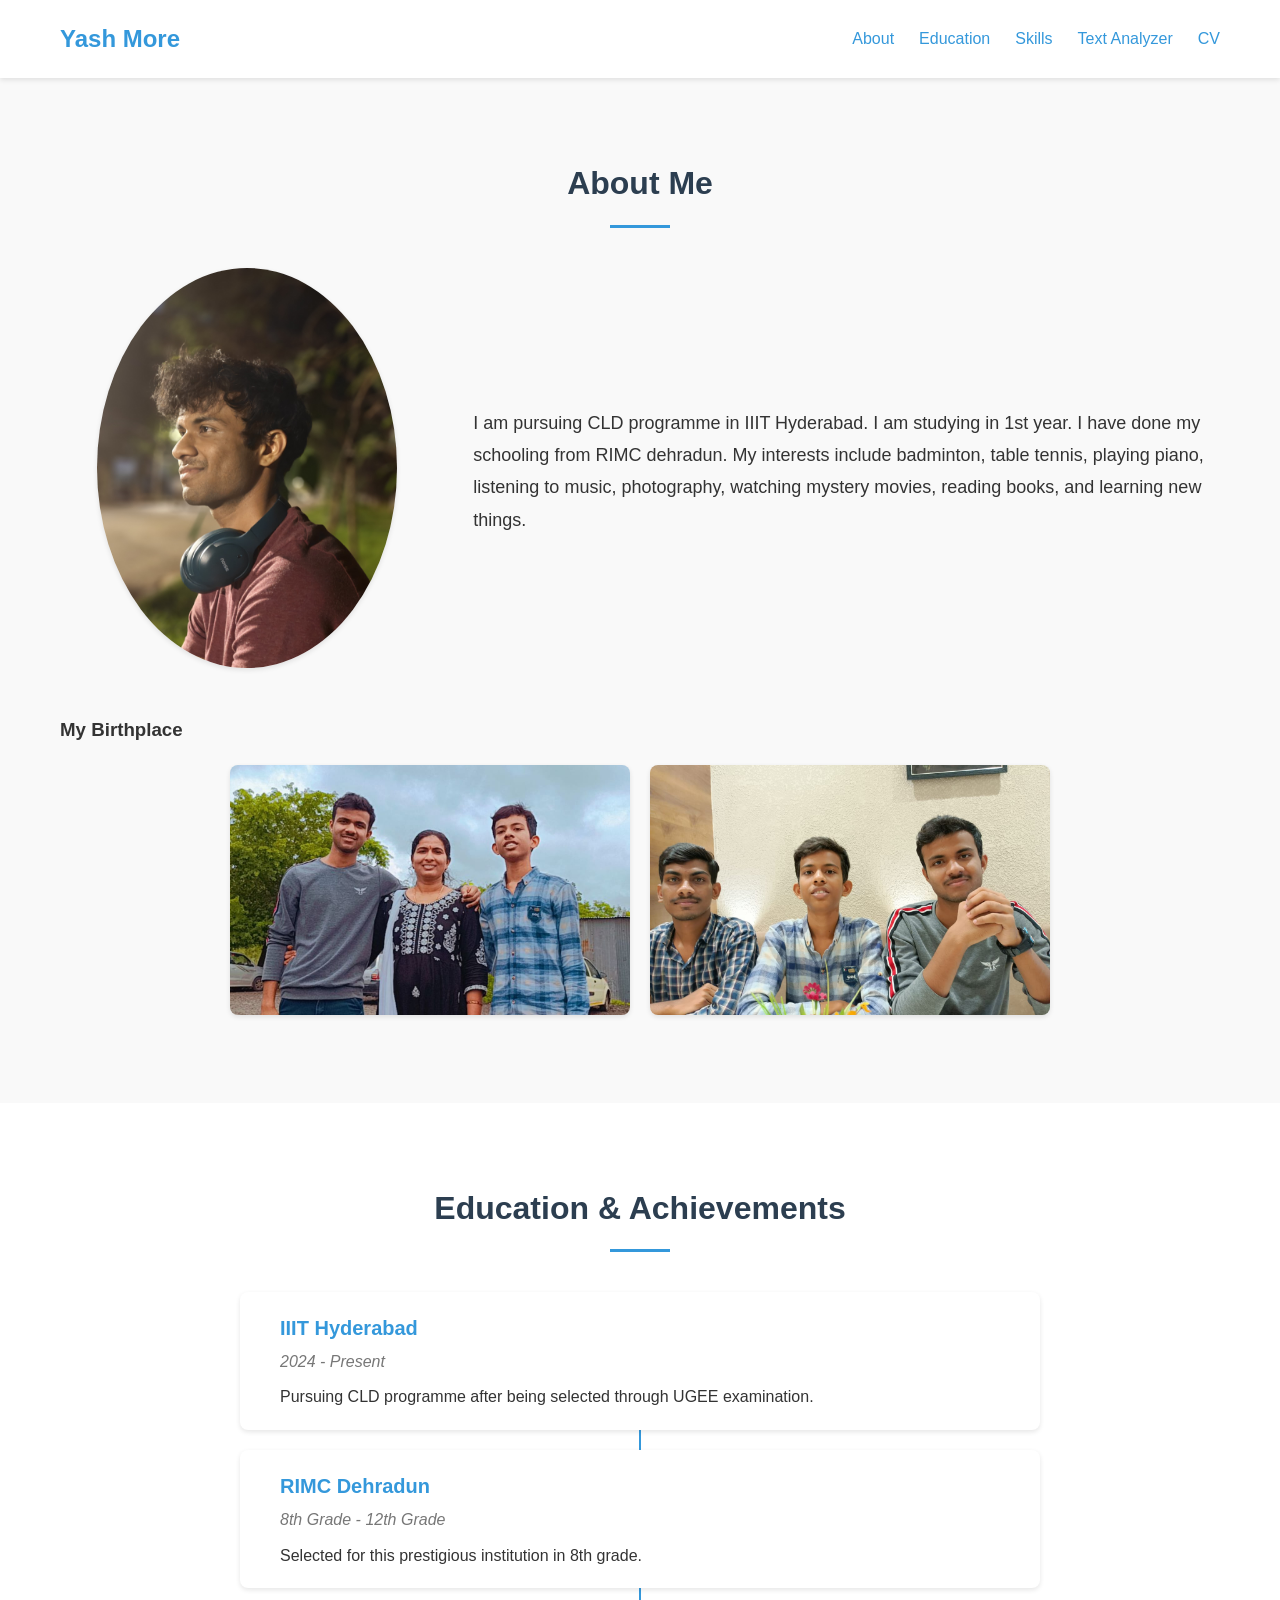
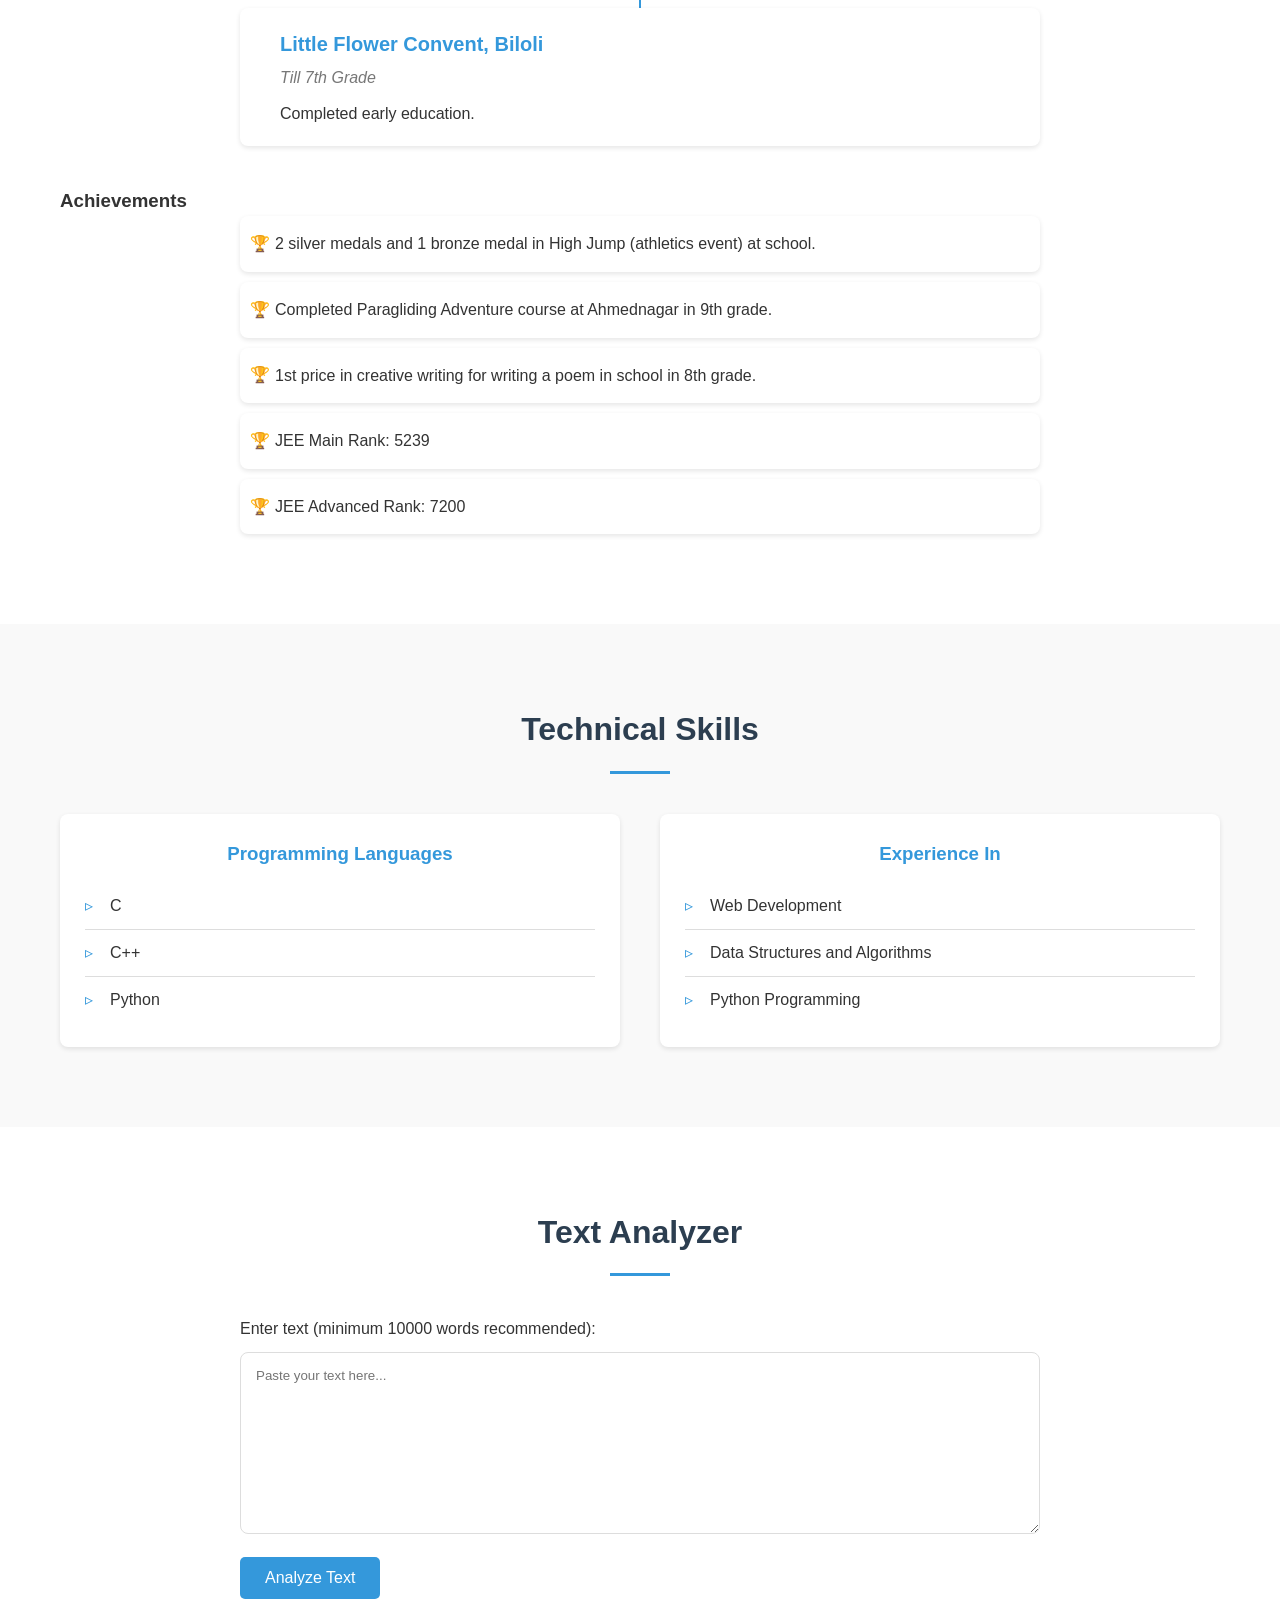
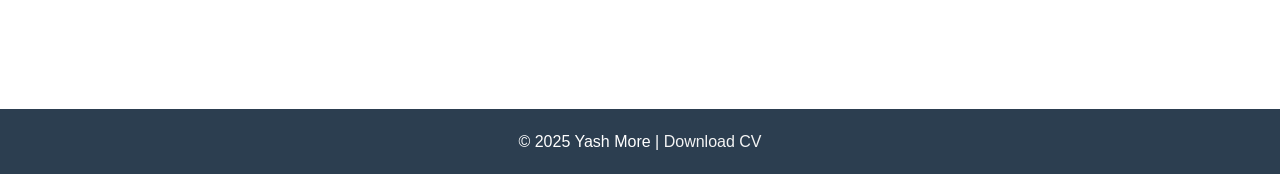
==== index.html @ caab80fa "initial" ====
<!DOCTYPE html>
<html lang="en">
<head>
    <meta charset="UTF-8">
    <meta name="viewport" content="width=device-width, initial-scale=1.0">
    <title>Yash More - Personal Website</title>
    <link rel="stylesheet" href="styles.css">
</head>
<body>
    <header>
        <nav>
            <div class="container">
                <h1>Yash More</h1>
                <ul class="nav-links">
                    <li><a href="#about">About</a></li>
                    <li><a href="#education">Education</a></li>
                    <li><a href="#skills">Skills</a></li>
                    <li><a href="#text-analyzer">Text Analyzer</a></li>
                    <li><a href="cv/Resume.pdf" target="_blank">CV</a></li>
                </ul>
            </div>
        </nav>
    </header>

    <main>
        <!-- About Section -->
        <section id="about" class="section">
            <div class="container">
                <h2>About Me</h2>
                <div class="about-content">
                    <div class="profile-image">
                        <img src="images/profile.jpeg" alt="Yash More Profile Picture">
                    </div>
                    <div class="about-text">
                        <p>I am pursuing CLD programme in IIIT Hyderabad. I am studying in 1st year. I have done my schooling from RIMC dehradun. My interests include badminton, table tennis, playing piano, listening to music, photography, watching mystery movies, reading books, and learning new things.</p>
                    </div>
                </div>

                <h3>My Birthplace</h3>
                <div class="gallery">
                    <div class="gallery-item">
                        <img src="images/birth1.jpeg" alt="Birthplace Image 1">
                    </div>
                    <div class="gallery-item">
                        <img src="images/birth2.jpeg" alt="Birthplace Image 2">
                    </div>
                </div>
            </div>
        </section>

        <!-- Education Section -->
        <section id="education" class="section">
            <div class="container">
                <h2>Education & Achievements</h2>
                <div class="timeline">
                    <div class="timeline-item">
                        <h3>IIIT Hyderabad</h3>
                        <p class="timeline-date">2024 - Present</p>
                        <p>Pursuing CLD programme after being selected through UGEE examination.</p>
                    </div>
                    <div class="timeline-item">
                        <h3>RIMC Dehradun</h3>
                        <p class="timeline-date">8th Grade - 12th Grade</p>
                        <p>Selected for this prestigious institution in 8th grade.</p>
                    </div>
                    <div class="timeline-item">
                        <h3>Little Flower Convent, Biloli</h3>
                        <p class="timeline-date">Till 7th Grade</p>
                        <p>Completed early education.</p>
                    </div>
                </div>

                <h3>Achievements</h3>
                <ul class="achievements-list">
                    <li>2 silver medals and 1 bronze medal in High Jump (athletics event) at school.</li>
                    <li>Completed Paragliding Adventure course at Ahmednagar in 9th grade.</li>
                    <li>1st price in creative writing for writing a poem in school in 8th grade.</li>
                    <li>JEE Main Rank: 5239</li>
                    <li>JEE Advanced Rank: 7200</li>
                </ul>
            </div>
        </section>

        <!-- Skills Section -->
        <section id="skills" class="section">
            <div class="container">
                <h2>Technical Skills</h2>
                <div class="skills-container">
                    <div class="skill-category">
                        <h3>Programming Languages</h3>
                        <ul class="skills-list">
                            <li>C</li>
                            <li>C++</li>
                            <li>Python</li>
                        </ul>
                    </div>
                    <div class="skill-category">
                        <h3>Experience In</h3>
                        <ul class="skills-list">
                            <li>Web Development</li>
                            <li>Data Structures and Algorithms</li>
                            <li>Python Programming</li>
                        </ul>
                    </div>
                </div>
            </div>
        </section>

        <!-- Text Analyzer Section (Q3) -->
        <section id="text-analyzer" class="section">
            <div class="container">
                <h2>Text Analyzer</h2>
                <div class="text-analyzer-container">
                    <div class="input-container">
                        <label for="text-input">Enter text (minimum 10000 words recommended):</label>
                        <textarea id="text-input" rows="10" placeholder="Paste your text here..."></textarea>
                        <button id="analyze-btn">Analyze Text</button>
                    </div>
                    <div class="results-container">
                        <h3>Analysis Results</h3>
                        <div class="result-card">
                            <h4>Basic Statistics</h4>
                            <div id="basic-stats"></div>
                        </div>
                        <div class="result-card">
                            <h4>Pronouns</h4>
                            <div id="pronoun-stats"></div>
                        </div>
                        <div class="result-card">
                            <h4>Prepositions</h4>
                            <div id="preposition-stats"></div>
                        </div>
                        <div class="result-card">
                            <h4>Indefinite Articles</h4>
                            <div id="article-stats"></div>
                        </div>
                    </div>
                </div>
            </div>
        </section>
    </main>

    <footer>
        <div class="container">
            <p>&copy; 2025 Yash More | <a href="cv/Resume.pdf" target="_blank">Download CV</a></p>
        </div>
    </footer>

    <script src="script.js"></script>
</body>
</html>
---- styles.css ----
/* Base Styles */
:root {
    --primary-color: #3498db;
    --secondary-color: #2c3e50;
    --text-color: #333;
    --light-color: #f4f4f4;
    --border-color: #ddd;
    --shadow: 0 2px 5px rgba(0, 0, 0, 0.1);
    --transition: all 0.3s ease;
}

* {
    margin: 0;
    padding: 0;
    box-sizing: border-box;
}

body {
    font-family: 'Segoe UI', Tahoma, Geneva, Verdana, sans-serif;
    line-height: 1.6;
    color: var(--text-color);
    background-color: #f9f9f9;
}

.container {
    max-width: 1200px;
    margin: 0 auto;
    padding: 0 20px;
}

a {
    text-decoration: none;
    color: var(--primary-color);
    transition: var(--transition);
}

a:hover {
    color: var(--secondary-color);
}

/* Header Styles */
header {
    background-color: white;
    box-shadow: var(--shadow);
    position: sticky;
    top: 0;
    z-index: 100;
}

nav {
    padding: 20px 0;
}

nav .container {
    display: flex;
    justify-content: space-between;
    align-items: center;
}

nav h1 {
    font-size: 24px;
    color: var(--primary-color);
}

.nav-links {
    display: flex;
    list-style: none;
}

.nav-links li {
    margin-left: 25px;
}

.nav-links a {
    font-weight: 500;
}

/* Section Styles */
.section {
    padding: 80px 0;
}

.section:nth-child(even) {
    background-color: white;
}

.section h2 {
    text-align: center;
    margin-bottom: 40px;
    color: var(--secondary-color);
    font-size: 32px;
    position: relative;
}

.section h2:after {
    content: '';
    display: block;
    width: 60px;
    height: 3px;
    background: var(--primary-color);
    margin: 15px auto;
}

/* About Section */
.about-content {
    display: flex;
    align-items: center;
    gap: 40px;
    margin-bottom: 40px;
}

.profile-image {
    flex: 1;
    text-align: center;
}

.profile-image img {
    max-width: 300px;
    border-radius: 50%;
    box-shadow: var(--shadow);
}

.about-text {
    flex: 2;
}

.about-text p {
    font-size: 18px;
    line-height: 1.8;
}

/* Gallery */
.gallery {
    display: flex;
    justify-content: center;
    gap: 20px;
    margin-top: 20px;
}

.gallery-item {
    flex: 1;
    max-width: 400px;
}

.gallery-item img {
    width: 100%;
    height: 250px;
    object-fit: cover;
    border-radius: 8px;
    box-shadow: var(--shadow);
    transition: var(--transition);
}

.gallery-item img:hover {
    transform: scale(1.03);
}

/* Education Section */
.timeline {
    position: relative;
    max-width: 800px;
    margin: 0 auto 40px;
}

.timeline:before {
    content: '';
    position: absolute;
    width: 2px;
    background: var(--primary-color);
    top: 0;
    bottom: 0;
    left: 50%;
    margin-left: -1px;
}

.timeline-item {
    padding: 20px 40px;
    position: relative;
    background-color: white;
    border-radius: 8px;
    margin-bottom: 20px;
    box-shadow: var(--shadow);
}

.timeline-item h3 {
    font-size: 20px;
    margin-bottom: 5px;
    color: var(--primary-color);
}

.timeline-date {
    color: #777;
    font-style: italic;
    margin-bottom: 10px;
}

/* Achievements List */
.achievements-list {
    max-width: 800px;
    margin: 0 auto;
    list-style-type: none;
}

.achievements-list li {
    background-color: white;
    margin-bottom: 10px;
    padding: 15px;
    border-radius: 8px;
    box-shadow: var(--shadow);
    position: relative;
    padding-left: 35px;
}

.achievements-list li:before {
    content: '🏆';
    position: absolute;
    left: 10px;
    top: 50%;
    transform: translateY(-50%);
}

/* Skills Section */
.skills-container {
    display: flex;
    justify-content: center;
    gap: 40px;
    flex-wrap: wrap;
}

.skill-category {
    background-color: white;
    border-radius: 8px;
    box-shadow: var(--shadow);
    padding: 25px;
    flex: 1;
    min-width: 250px;
}

.skill-category h3 {
    color: var(--primary-color);
    margin-bottom: 15px;
    text-align: center;
}

.skills-list {
    list-style-type: none;
}

.skills-list li {
    padding: 10px 0;
    border-bottom: 1px solid var(--border-color);
    position: relative;
    padding-left: 25px;
}

.skills-list li:last-child {
    border-bottom: none;
}

.skills-list li:before {
    content: '▹';
    color: var(--primary-color);
    position: absolute;
    left: 0;
}

/* Text Analyzer Section */
.text-analyzer-container {
    max-width: 800px;
    margin: 0 auto;
}

.input-container {
    margin-bottom: 30px;
}

.input-container label {
    display: block;
    margin-bottom: 10px;
    font-weight: 500;
}

textarea {
    width: 100%;
    padding: 15px;
    border: 1px solid var(--border-color);
    border-radius: 8px;
    resize: vertical;
    font-family: inherit;
}

button {
    background-color: var(--primary-color);
    color: white;
    border: none;
    padding: 12px 25px;
    border-radius: 5px;
    cursor: pointer;
    font-size: 16px;
    margin-top: 15px;
    transition: var(--transition);
}

button:hover {
    background-color: var(--secondary-color);
}

.results-container {
    background-color: white;
    border-radius: 8px;
    box-shadow: var(--shadow);
    padding: 25px;
    display: none;
}

.results-container h3 {
    margin-bottom: 20px;
    text-align: center;
}

.result-card {
    background-color: #f9f9f9;
    border-radius: 8px;
    padding: 15px;
    margin-bottom: 20px;
}

.result-card h4 {
    margin-bottom: 10px;
    color: var(--primary-color);
}

/* Footer */
footer {
    background-color: var(--secondary-color);
    color: white;
    padding: 20px 0;
    text-align: center;
}

footer a {
    color: var(--light-color);
}

footer a:hover {
    text-decoration: underline;
}

/* Responsive Styles */
@media (max-width: 768px) {
    .about-content {
        flex-direction: column;
    }
    
    .timeline:before {
        left: 31px;
    }
    
    .timeline-item {
        padding: 15px 15px 15px 60px;
    }
    
    .skills-container {
        flex-direction: column;
    }
}
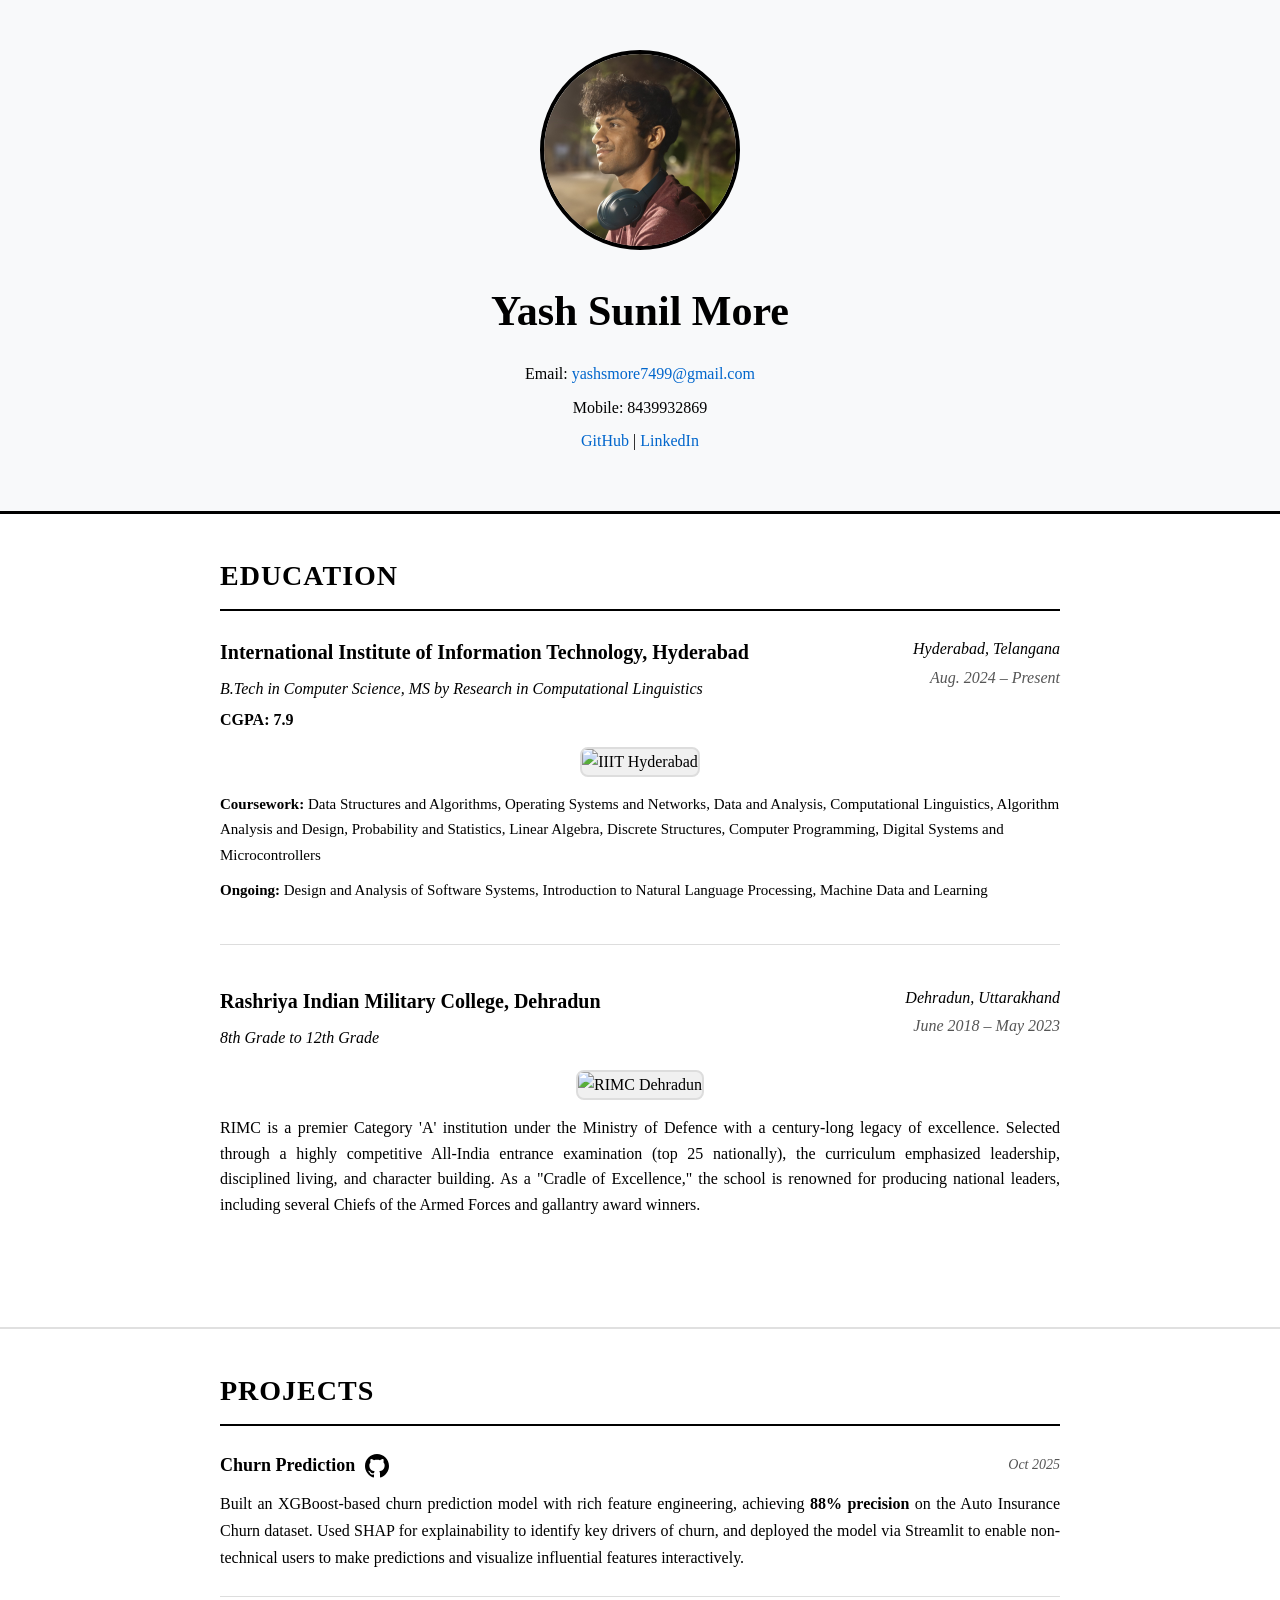
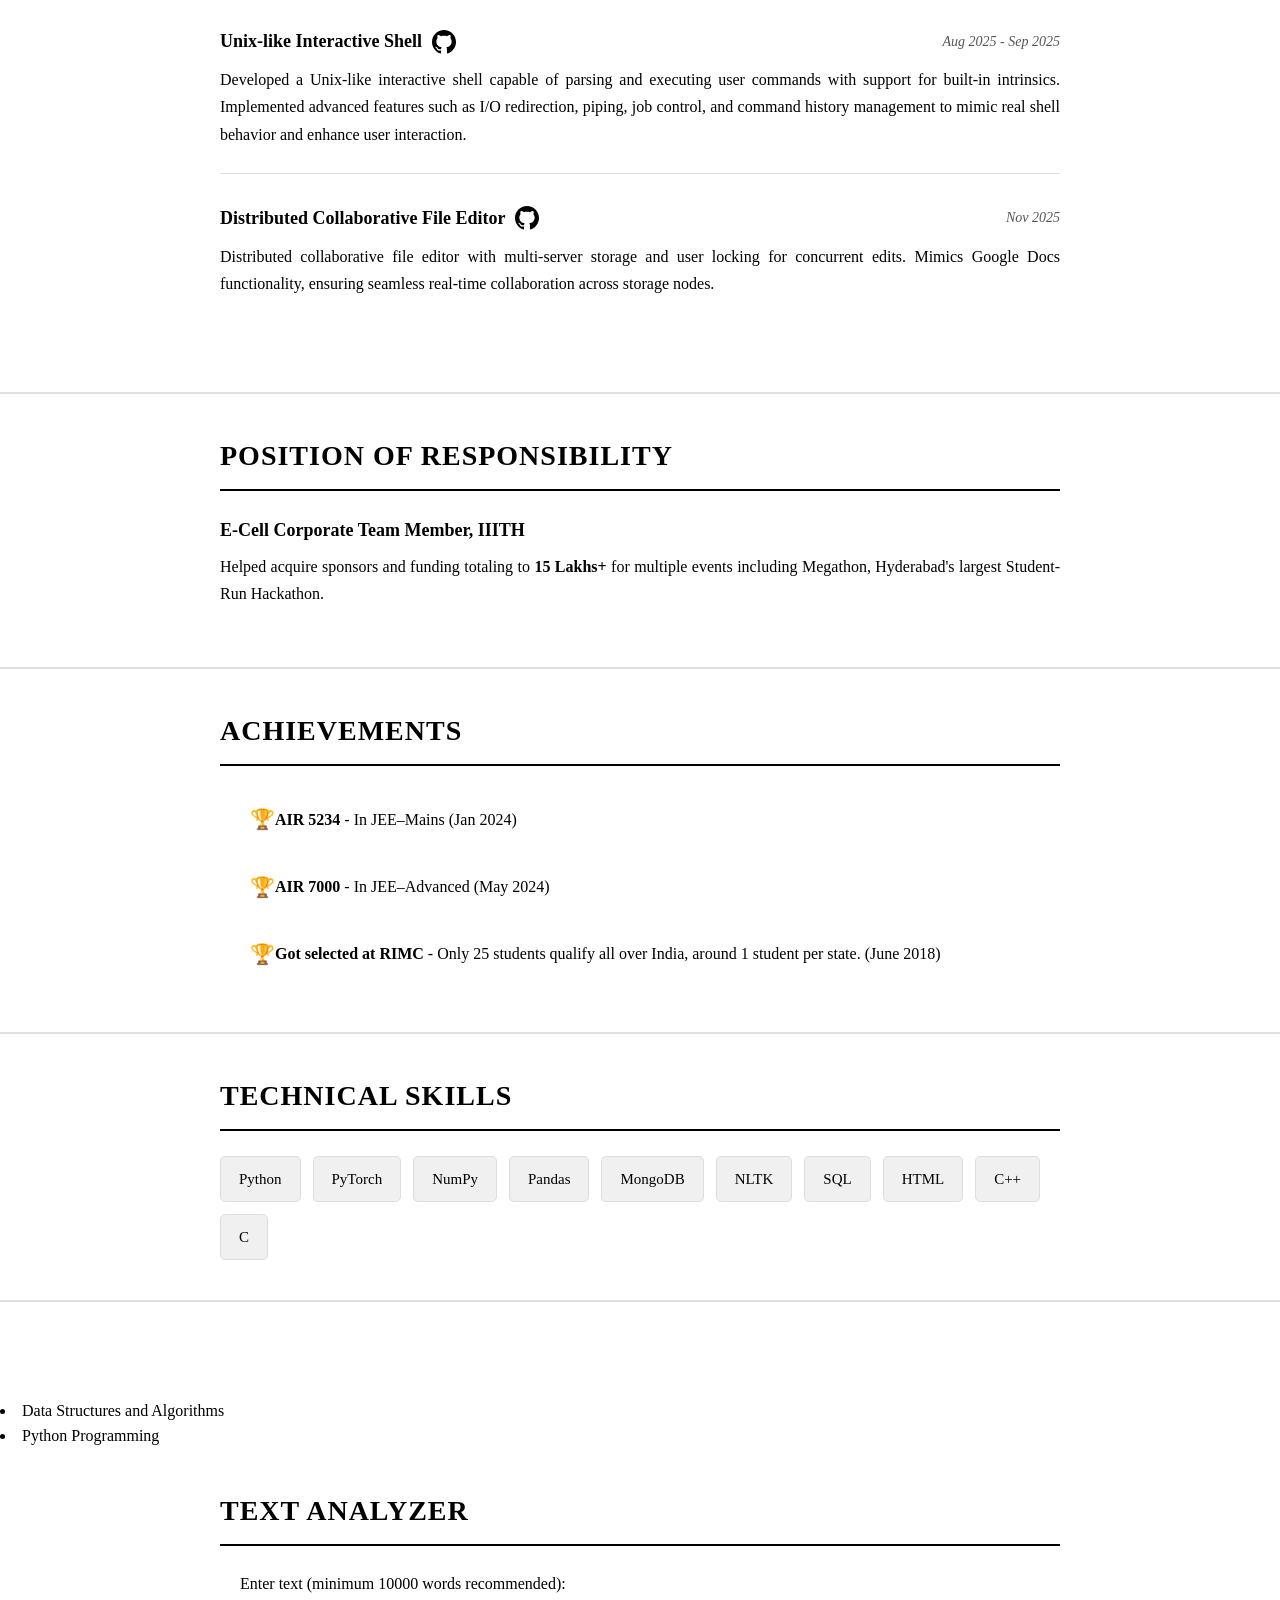
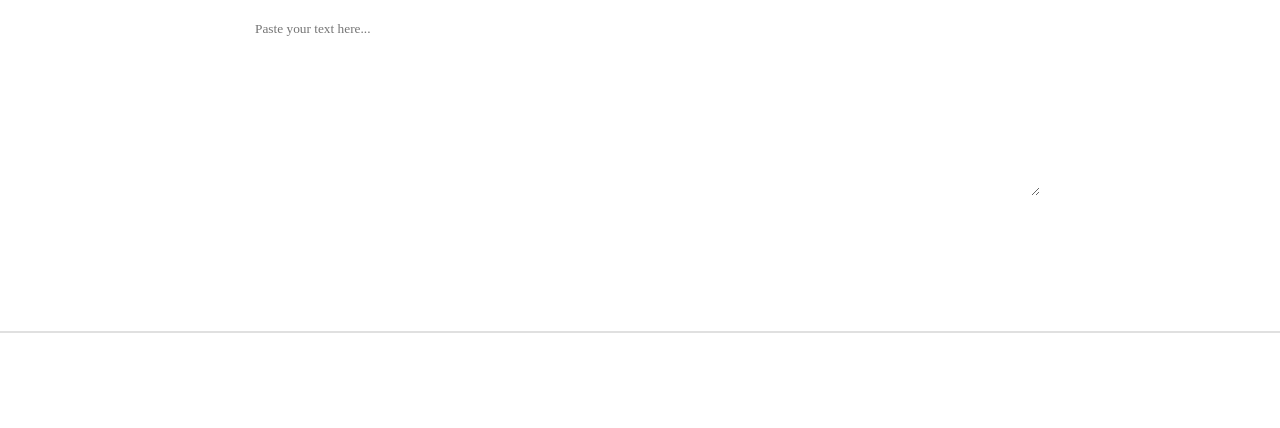
==== commit 80965863: "rebuild" ====
--- a/index.html
+++ b/index.html
@@ -3,101 +3,172 @@
 <head>
     <meta charset="UTF-8">
     <meta name="viewport" content="width=device-width, initial-scale=1.0">
-    <title>Yash More - Personal Website</title>
+    <title>Yash Sunil More - Resume</title>
     <link rel="stylesheet" href="styles.css">
 </head>
 <body>
-    <header>
-        <nav>
-            <div class="container">
-                <h1>Yash More</h1>
-                <ul class="nav-links">
-                    <li><a href="#about">About</a></li>
-                    <li><a href="#education">Education</a></li>
-                    <li><a href="#skills">Skills</a></li>
-                    <li><a href="#text-analyzer">Text Analyzer</a></li>
-                    <li><a href="cv/Resume.pdf" target="_blank">CV</a></li>
-                </ul>
-            </div>
-        </nav>
-    </header>
-
-    <main>
-        <!-- About Section -->
-        <section id="about" class="section">
-            <div class="container">
-                <h2>About Me</h2>
-                <div class="about-content">
-                    <div class="profile-image">
-                        <img src="images/profile.jpeg" alt="Yash More Profile Picture">
-                    </div>
-                    <div class="about-text">
-                        <p>I am pursuing CLD programme in IIIT Hyderabad. I am studying in 1st year. I have done my schooling from RIMC dehradun. My interests include badminton, table tennis, playing piano, listening to music, photography, watching mystery movies, reading books, and learning new things.</p>
-                    </div>
-                </div>
-
-                <h3>My Birthplace</h3>
-                <div class="gallery">
-                    <div class="gallery-item">
-                        <img src="images/birth1.jpeg" alt="Birthplace Image 1">
-                    </div>
-                    <div class="gallery-item">
-                        <img src="images/birth2.jpeg" alt="Birthplace Image 2">
-                    </div>
-                </div>
-            </div>
-        </section>
-
-        <!-- Education Section -->
-        <section id="education" class="section">
-            <div class="container">
-                <h2>Education & Achievements</h2>
-                <div class="timeline">
-                    <div class="timeline-item">
-                        <h3>IIIT Hyderabad</h3>
-                        <p class="timeline-date">2024 - Present</p>
-                        <p>Pursuing CLD programme after being selected through UGEE examination.</p>
-                    </div>
-                    <div class="timeline-item">
-                        <h3>RIMC Dehradun</h3>
-                        <p class="timeline-date">8th Grade - 12th Grade</p>
-                        <p>Selected for this prestigious institution in 8th grade.</p>
-                    </div>
-                    <div class="timeline-item">
-                        <h3>Little Flower Convent, Biloli</h3>
-                        <p class="timeline-date">Till 7th Grade</p>
-                        <p>Completed early education.</p>
-                    </div>
-                </div>
-
-                <h3>Achievements</h3>
-                <ul class="achievements-list">
-                    <li>2 silver medals and 1 bronze medal in High Jump (athletics event) at school.</li>
-                    <li>Completed Paragliding Adventure course at Ahmednagar in 9th grade.</li>
-                    <li>1st price in creative writing for writing a poem in school in 8th grade.</li>
-                    <li>JEE Main Rank: 5239</li>
-                    <li>JEE Advanced Rank: 7200</li>
-                </ul>
-            </div>
-        </section>
-
-        <!-- Skills Section -->
-        <section id="skills" class="section">
-            <div class="container">
-                <h2>Technical Skills</h2>
-                <div class="skills-container">
-                    <div class="skill-category">
-                        <h3>Programming Languages</h3>
-                        <ul class="skills-list">
-                            <li>C</li>
-                            <li>C++</li>
-                            <li>Python</li>
-                        </ul>
-                    </div>
-                    <div class="skill-category">
-                        <h3>Experience In</h3>
-                        <ul class="skills-list">
-                            <li>Web Development</li>
+    <!-- Profile Section -->
+    <section id="profile" class="profile-section">
+        <div class="container">
+            <div class="profile-image">
+                <img src="images/profile.jpeg" alt="Yash Sunil More" id="profile-pic">
+            </div>
+            <h1>Yash Sunil More</h1>
+            <div class="contact-info">
+                <p>Email: <a href="mailto:yashsmore7499@gmail.com">yashsmore7499@gmail.com</a></p>
+                <p>Mobile: 8439932869</p>
+                <p>
+                    <a href="https://github.com/Yash-More1224" target="_blank">GitHub</a> | 
+                    <a href="https://www.linkedin.com/in/yash-more-066459258/" target="_blank">LinkedIn</a>
+                </p>
+            </div>
+        </div>
+    </section>
+
+    <!-- Education Section -->
+    <section id="education" class="section">
+        <div class="container">
+            <h2>Education</h2>
+            
+            <div class="education-item">
+                <div class="education-header">
+                    <div class="education-left">
+                        <h3>International Institute of Information Technology, Hyderabad</h3>
+                        <p class="degree">B.Tech in Computer Science, MS by Research in Computational Linguistics</p>
+                        <p class="cgpa"><strong>CGPA: 7.9</strong></p>
+                    </div>
+                    <div class="education-right">
+                        <p class="location">Hyderabad, Telangana</p>
+                        <p class="date">Aug. 2024 – Present</p>
+                    </div>
+                </div>
+                <div class="education-image-placeholder">
+                    <img src="images/iiith-placeholder.jpg" alt="IIIT Hyderabad" class="institution-image">
+                </div>
+                <div class="coursework">
+                    <p><strong>Coursework:</strong> Data Structures and Algorithms, Operating Systems and Networks, Data and Analysis, Computational Linguistics, Algorithm Analysis and Design, Probability and Statistics, Linear Algebra, Discrete Structures, Computer Programming, Digital Systems and Microcontrollers</p>
+                    <p><strong>Ongoing:</strong> Design and Analysis of Software Systems, Introduction to Natural Language Processing, Machine Data and Learning</p>
+                </div>
+            </div>
+
+            <div class="education-item">
+                <div class="education-header">
+                    <div class="education-left">
+                        <h3>Rashriya Indian Military College, Dehradun</h3>
+                        <p class="degree">8th Grade to 12th Grade</p>
+                    </div>
+                    <div class="education-right">
+                        <p class="location">Dehradun, Uttarakhand</p>
+                        <p class="date">June 2018 – May 2023</p>
+                    </div>
+                </div>
+                <div class="education-image-placeholder">
+                    <img src="images/rimc-placeholder.jpg" alt="RIMC Dehradun" class="institution-image">
+                </div>
+                <div class="description">
+                    <p>RIMC is a premier Category 'A' institution under the Ministry of Defence with a century-long legacy of excellence. Selected through a highly competitive All-India entrance examination (top 25 nationally), the curriculum emphasized leadership, disciplined living, and character building. As a "Cradle of Excellence," the school is renowned for producing national leaders, including several Chiefs of the Armed Forces and gallantry award winners.</p>
+                </div>
+            </div>
+        </div>
+    </section>
+
+    <!-- Projects Section -->
+    <section id="projects" class="section">
+        <div class="container">
+            <h2>Projects</h2>
+            
+            <div class="project-item">
+                <div class="project-header">
+                    <h3>
+                        Churn Prediction 
+                        <a href="https://github.com/Yash-More1224/churn_prediction" target="_blank" class="github-link">
+                            <img src="images/github-icon.svg" alt="GitHub" class="github-icon">
+                        </a>
+                    </h3>
+                    <p class="project-date">Oct 2025</p>
+                </div>
+                <p class="project-description">Built an XGBoost-based churn prediction model with rich feature engineering, achieving <strong>88% precision</strong> on the Auto Insurance Churn dataset. Used SHAP for explainability to identify key drivers of churn, and deployed the model via Streamlit to enable non-technical users to make predictions and visualize influential features interactively.</p>
+            </div>
+
+            <div class="project-item">
+                <div class="project-header">
+                    <h3>
+                        Unix-like Interactive Shell 
+                        <a href="https://github.com/Yash-More1224/shell" target="_blank" class="github-link">
+                            <img src="images/github-icon.svg" alt="GitHub" class="github-icon">
+                        </a>
+                    </h3>
+                    <p class="project-date">Aug 2025 - Sep 2025</p>
+                </div>
+                <p class="project-description">Developed a Unix-like interactive shell capable of parsing and executing user commands with support for built-in intrinsics. Implemented advanced features such as I/O redirection, piping, job control, and command history management to mimic real shell behavior and enhance user interaction.</p>
+            </div>
+
+            <div class="project-item">
+                <div class="project-header">
+                    <h3>
+                        Distributed Collaborative File Editor 
+                        <a href="https://github.com/Yash-More1224/file_editor" target="_blank" class="github-link">
+                            <img src="images/github-icon.svg" alt="GitHub" class="github-icon">
+                        </a>
+                    </h3>
+                    <p class="project-date">Nov 2025</p>
+                </div>
+                <p class="project-description">Distributed collaborative file editor with multi-server storage and user locking for concurrent edits. Mimics Google Docs functionality, ensuring seamless real-time collaboration across storage nodes.</p>
+            </div>
+        </div>
+    </section>
+
+    <!-- Position of Responsibility Section -->
+    <section id="responsibility" class="section">
+        <div class="container">
+            <h2>Position of Responsibility</h2>
+            <div class="responsibility-item">
+                <h3>E-Cell Corporate Team Member, IIITH</h3>
+                <p>Helped acquire sponsors and funding totaling to <strong>15 Lakhs+</strong> for multiple events including Megathon, Hyderabad's largest Student-Run Hackathon.</p>
+            </div>
+        </div>
+    </section>
+
+    <!-- Achievements Section -->
+    <section id="achievements" class="section">
+        <div class="container">
+            <h2>Achievements</h2>
+            <ul class="achievements-list">
+                <li><strong>AIR 5234</strong> - In JEE–Mains (Jan 2024)</li>
+                <li><strong>AIR 7000</strong> - In JEE–Advanced (May 2024)</li>
+                <li><strong>Got selected at RIMC</strong> - Only 25 students qualify all over India, around 1 student per state. (June 2018)</li>
+            </ul>
+        </div>
+    </section>
+
+    <!-- Technical Skills Section -->
+    <section id="skills" class="section">
+        <div class="container">
+            <h2>Technical Skills</h2>
+            <div class="skills-list">
+                <span class="skill-tag">Python</span>
+                <span class="skill-tag">PyTorch</span>
+                <span class="skill-tag">NumPy</span>
+                <span class="skill-tag">Pandas</span>
+                <span class="skill-tag">MongoDB</span>
+                <span class="skill-tag">NLTK</span>
+                <span class="skill-tag">SQL</span>
+                <span class="skill-tag">HTML</span>
+                <span class="skill-tag">C++</span>
+                <span class="skill-tag">C</span>
+            </div>
+        </div>
+    </section>
+
+    <footer>
+        <div class="container">
+            <p>&copy; 2026 Yash Sunil More. All rights reserved.</p>
+        </div>
+    </footer>
+
+    <script src="script.js"></script>
+</body>
+</html>
                             <li>Data Structures and Algorithms</li>
                             <li>Python Programming</li>
                         </ul>
--- a/styles.css
+++ b/styles.css
@@ -1,14 +1,4 @@
 /* Base Styles */
-:root {
-    --primary-color: #3498db;
-    --secondary-color: #2c3e50;
-    --text-color: #333;
-    --light-color: #f4f4f4;
-    --border-color: #ddd;
-    --shadow: 0 2px 5px rgba(0, 0, 0, 0.1);
-    --transition: all 0.3s ease;
-}
-
 * {
     margin: 0;
     padding: 0;
@@ -16,88 +6,325 @@
 }
 
 body {
-    font-family: 'Segoe UI', Tahoma, Geneva, Verdana, sans-serif;
+    font-family: 'Times New Roman', Times, serif;
     line-height: 1.6;
-    color: var(--text-color);
-    background-color: #f9f9f9;
+    color: #000;
+    background-color: #fff;
 }
 
 .container {
-    max-width: 1200px;
+    max-width: 900px;
     margin: 0 auto;
-    padding: 0 20px;
+    padding: 0 30px;
 }
 
 a {
+    color: #0066cc;
     text-decoration: none;
-    color: var(--primary-color);
-    transition: var(--transition);
 }
 
 a:hover {
-    color: var(--secondary-color);
-}
-
-/* Header Styles */
-header {
-    background-color: white;
-    box-shadow: var(--shadow);
-    position: sticky;
-    top: 0;
-    z-index: 100;
-}
-
-nav {
-    padding: 20px 0;
-}
-
-nav .container {
+    text-decoration: underline;
+}
+
+/* Profile Section */
+.profile-section {
+    background-color: #f8f9fa;
+    padding: 50px 0;
+    text-align: center;
+    border-bottom: 3px solid #000;
+}
+
+.profile-image {
+    margin-bottom: 20px;
+}
+
+.profile-image img {
+    width: 200px;
+    height: 200px;
+    border-radius: 50%;
+    object-fit: cover;
+    border: 4px solid #000;
+    box-shadow: 0 4px 8px rgba(0, 0, 0, 0.2);
+}
+
+.profile-section h1 {
+    font-size: 42px;
+    margin-bottom: 15px;
+    font-weight: bold;
+}
+
+.contact-info {
+    font-size: 16px;
+    line-height: 1.8;
+}
+
+.contact-info p {
+    margin: 5px 0;
+}
+
+/* Section Styles */
+.section {
+    padding: 40px 0;
+    border-bottom: 2px solid #e0e0e0;
+}
+
+.section h2 {
+    font-size: 28px;
+    margin-bottom: 25px;
+    padding-bottom: 10px;
+    border-bottom: 2px solid #000;
+    text-transform: uppercase;
+    letter-spacing: 1px;
+}
+
+/* Education Section */
+.education-item {
+    margin-bottom: 40px;
+    padding-bottom: 30px;
+    border-bottom: 1px solid #ddd;
+}
+
+.education-item:last-child {
+    border-bottom: none;
+}
+
+.education-header {
+    display: flex;
+    justify-content: space-between;
+    margin-bottom: 15px;
+    flex-wrap: wrap;
+}
+
+.education-left {
+    flex: 1;
+    min-width: 60%;
+}
+
+.education-left h3 {
+    font-size: 20px;
+    font-weight: bold;
+    margin-bottom: 8px;
+}
+
+.education-left .degree {
+    font-style: italic;
+    margin-bottom: 5px;
+}
+
+.education-left .cgpa {
+    margin-top: 5px;
+}
+
+.education-right {
+    text-align: right;
+    min-width: 35%;
+}
+
+.education-right .location {
+    font-style: italic;
+    margin-bottom: 3px;
+}
+
+.education-right .date {
+    font-style: italic;
+    color: #555;
+}
+
+.education-image-placeholder {
+    margin: 15px 0;
+    text-align: center;
+}
+
+.institution-image {
+    max-width: 300px;
+    height: 200px;
+    object-fit: cover;
+    border: 2px solid #ddd;
+    border-radius: 8px;
+    background-color: #f0f0f0;
+}
+
+.coursework {
+    margin-top: 15px;
+    font-size: 15px;
+    line-height: 1.7;
+}
+
+.coursework p {
+    margin-bottom: 10px;
+}
+
+.description {
+    margin-top: 15px;
+    text-align: justify;
+}
+
+/* Projects Section */
+.project-item {
+    margin-bottom: 30px;
+    padding-bottom: 25px;
+    border-bottom: 1px solid #ddd;
+}
+
+.project-item:last-child {
+    border-bottom: none;
+}
+
+.project-header {
     display: flex;
     justify-content: space-between;
     align-items: center;
-}
-
-nav h1 {
-    font-size: 24px;
-    color: var(--primary-color);
-}
-
-.nav-links {
-    display: flex;
+    margin-bottom: 10px;
+    flex-wrap: wrap;
+}
+
+.project-header h3 {
+    font-size: 18px;
+    font-weight: bold;
+    display: flex;
+    align-items: center;
+    gap: 10px;
+}
+
+.github-link {
+    display: inline-flex;
+    align-items: center;
+}
+
+.github-icon {
+    width: 24px;
+    height: 24px;
+    vertical-align: middle;
+}
+
+.project-date {
+    font-style: italic;
+    color: #555;
+    font-size: 14px;
+}
+
+.project-description {
+    text-align: justify;
+    line-height: 1.7;
+}
+
+/* Position of Responsibility */
+.responsibility-item {
+    margin-bottom: 20px;
+}
+
+.responsibility-item h3 {
+    font-size: 18px;
+    font-weight: bold;
+    margin-bottom: 8px;
+}
+
+.responsibility-item p {
+    text-align: justify;
+    line-height: 1.7;
+}
+
+/* Achievements Section */
+.achievements-list {
     list-style: none;
-}
-
-.nav-links li {
-    margin-left: 25px;
-}
-
-.nav-links a {
-    font-weight: 500;
-}
-
-/* Section Styles */
-.section {
-    padding: 80px 0;
-}
-
-.section:nth-child(even) {
-    background-color: white;
-}
-
-.section h2 {
-    text-align: center;
-    margin-bottom: 40px;
-    color: var(--secondary-color);
-    font-size: 32px;
+    padding-left: 0;
+}
+
+.achievements-list li {
+    margin-bottom: 12px;
+    padding-left: 25px;
     position: relative;
-}
-
-.section h2:after {
-    content: '';
-    display: block;
-    width: 60px;
-    height: 3px;
-    background: var(--primary-color);
+    line-height: 1.7;
+}
+
+.achievements-list li:before {
+    content: "•";
+    position: absolute;
+    left: 5px;
+    font-size: 20px;
+    font-weight: bold;
+}
+
+/* Skills Section */
+.skills-list {
+    display: flex;
+    flex-wrap: wrap;
+    gap: 12px;
+    margin-top: 10px;
+}
+
+.skill-tag {
+    background-color: #f0f0f0;
+    padding: 10px 18px;
+    border-radius: 5px;
+    font-size: 15px;
+    border: 1px solid #ddd;
+    transition: all 0.3s ease;
+}
+
+.skill-tag:hover {
+    background-color: #e0e0e0;
+    transform: translateY(-2px);
+    box-shadow: 0 2px 5px rgba(0, 0, 0, 0.1);
+}
+
+/* Footer */
+footer {
+    background-color: #2c3e50;
+    color: white;
+    text-align: center;
+    padding: 25px 0;
+    margin-top: 30px;
+}
+
+footer p {
+    margin: 0;
+}
+
+/* Responsive Design */
+@media (max-width: 768px) {
+    .container {
+        padding: 0 20px;
+    }
+    
+    .profile-section h1 {
+        font-size: 32px;
+    }
+    
+    .profile-image img {
+        width: 150px;
+        height: 150px;
+    }
+    
+    .education-header,
+    .project-header {
+        flex-direction: column;
+        align-items: flex-start;
+    }
+    
+    .education-right {
+        text-align: left;
+        margin-top: 10px;
+    }
+    
+    .section h2 {
+        font-size: 24px;
+    }
+    
+    .institution-image {
+        max-width: 100%;
+    }
+    
+    .skills-list {
+        gap: 8px;
+    }
+    
+    .skill-tag {
+        font-size: 14px;
+        padding: 8px 14px;
+    }
+}
     margin: 15px auto;
 }
 
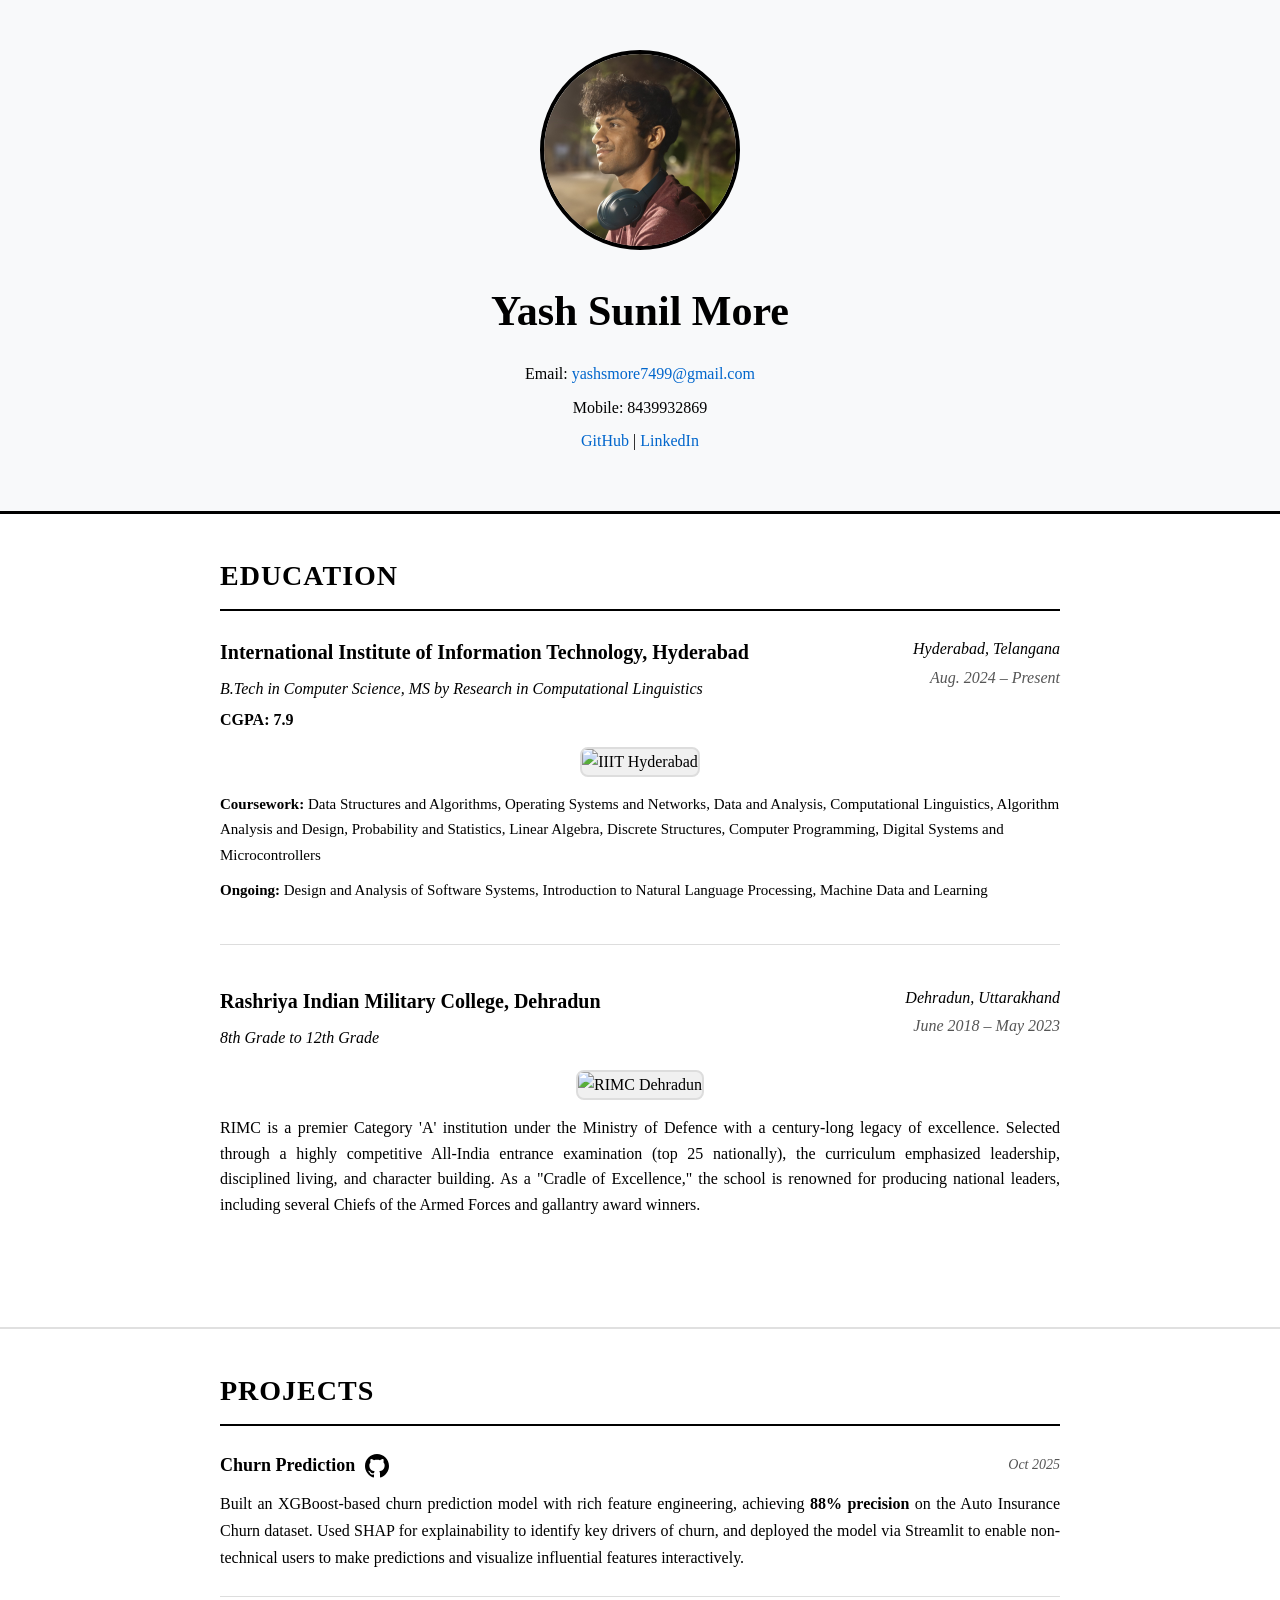
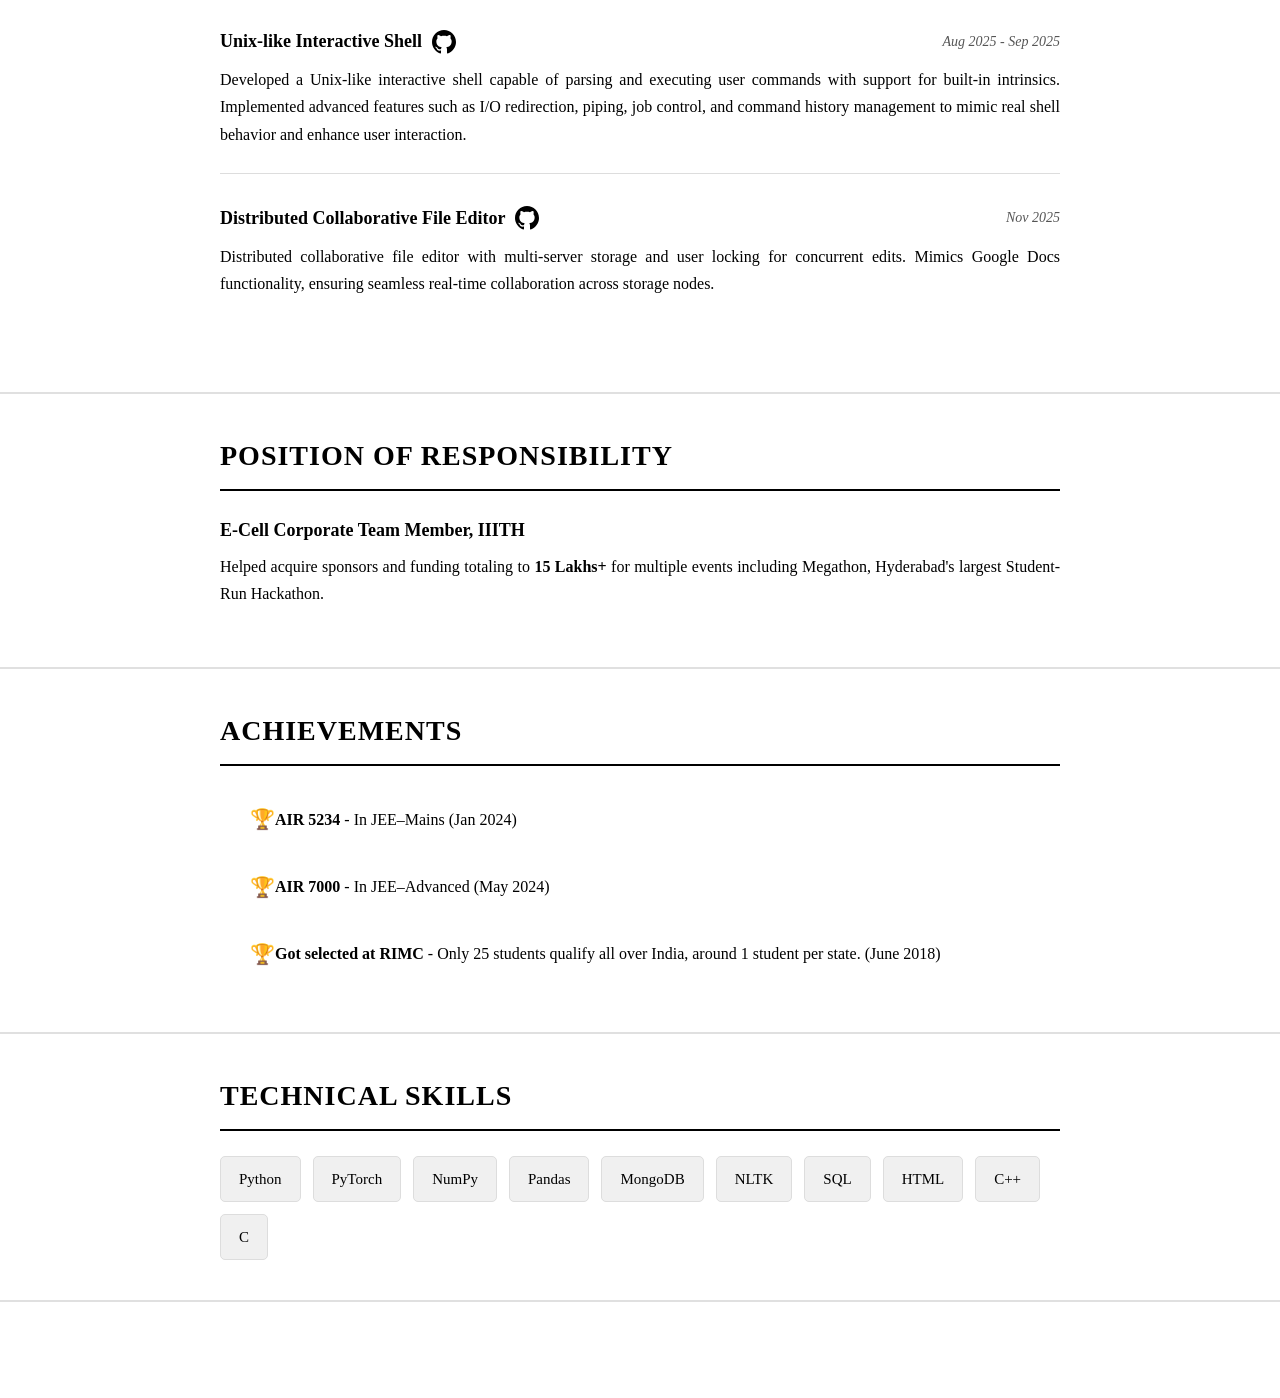
==== commit 7901da90: "remove text analyzer" ====
--- a/index.html
+++ b/index.html
@@ -169,54 +169,3 @@
     <script src="script.js"></script>
 </body>
 </html>
-                            <li>Data Structures and Algorithms</li>
-                            <li>Python Programming</li>
-                        </ul>
-                    </div>
-                </div>
-            </div>
-        </section>
-
-        <!-- Text Analyzer Section (Q3) -->
-        <section id="text-analyzer" class="section">
-            <div class="container">
-                <h2>Text Analyzer</h2>
-                <div class="text-analyzer-container">
-                    <div class="input-container">
-                        <label for="text-input">Enter text (minimum 10000 words recommended):</label>
-                        <textarea id="text-input" rows="10" placeholder="Paste your text here..."></textarea>
-                        <button id="analyze-btn">Analyze Text</button>
-                    </div>
-                    <div class="results-container">
-                        <h3>Analysis Results</h3>
-                        <div class="result-card">
-                            <h4>Basic Statistics</h4>
-                            <div id="basic-stats"></div>
-                        </div>
-                        <div class="result-card">
-                            <h4>Pronouns</h4>
-                            <div id="pronoun-stats"></div>
-                        </div>
-                        <div class="result-card">
-                            <h4>Prepositions</h4>
-                            <div id="preposition-stats"></div>
-                        </div>
-                        <div class="result-card">
-                            <h4>Indefinite Articles</h4>
-                            <div id="article-stats"></div>
-                        </div>
-                    </div>
-                </div>
-            </div>
-        </section>
-    </main>
-
-    <footer>
-        <div class="container">
-            <p>&copy; 2025 Yash More | <a href="cv/Resume.pdf" target="_blank">Download CV</a></p>
-        </div>
-    </footer>
-
-    <script src="script.js"></script>
-</body>
-</html>
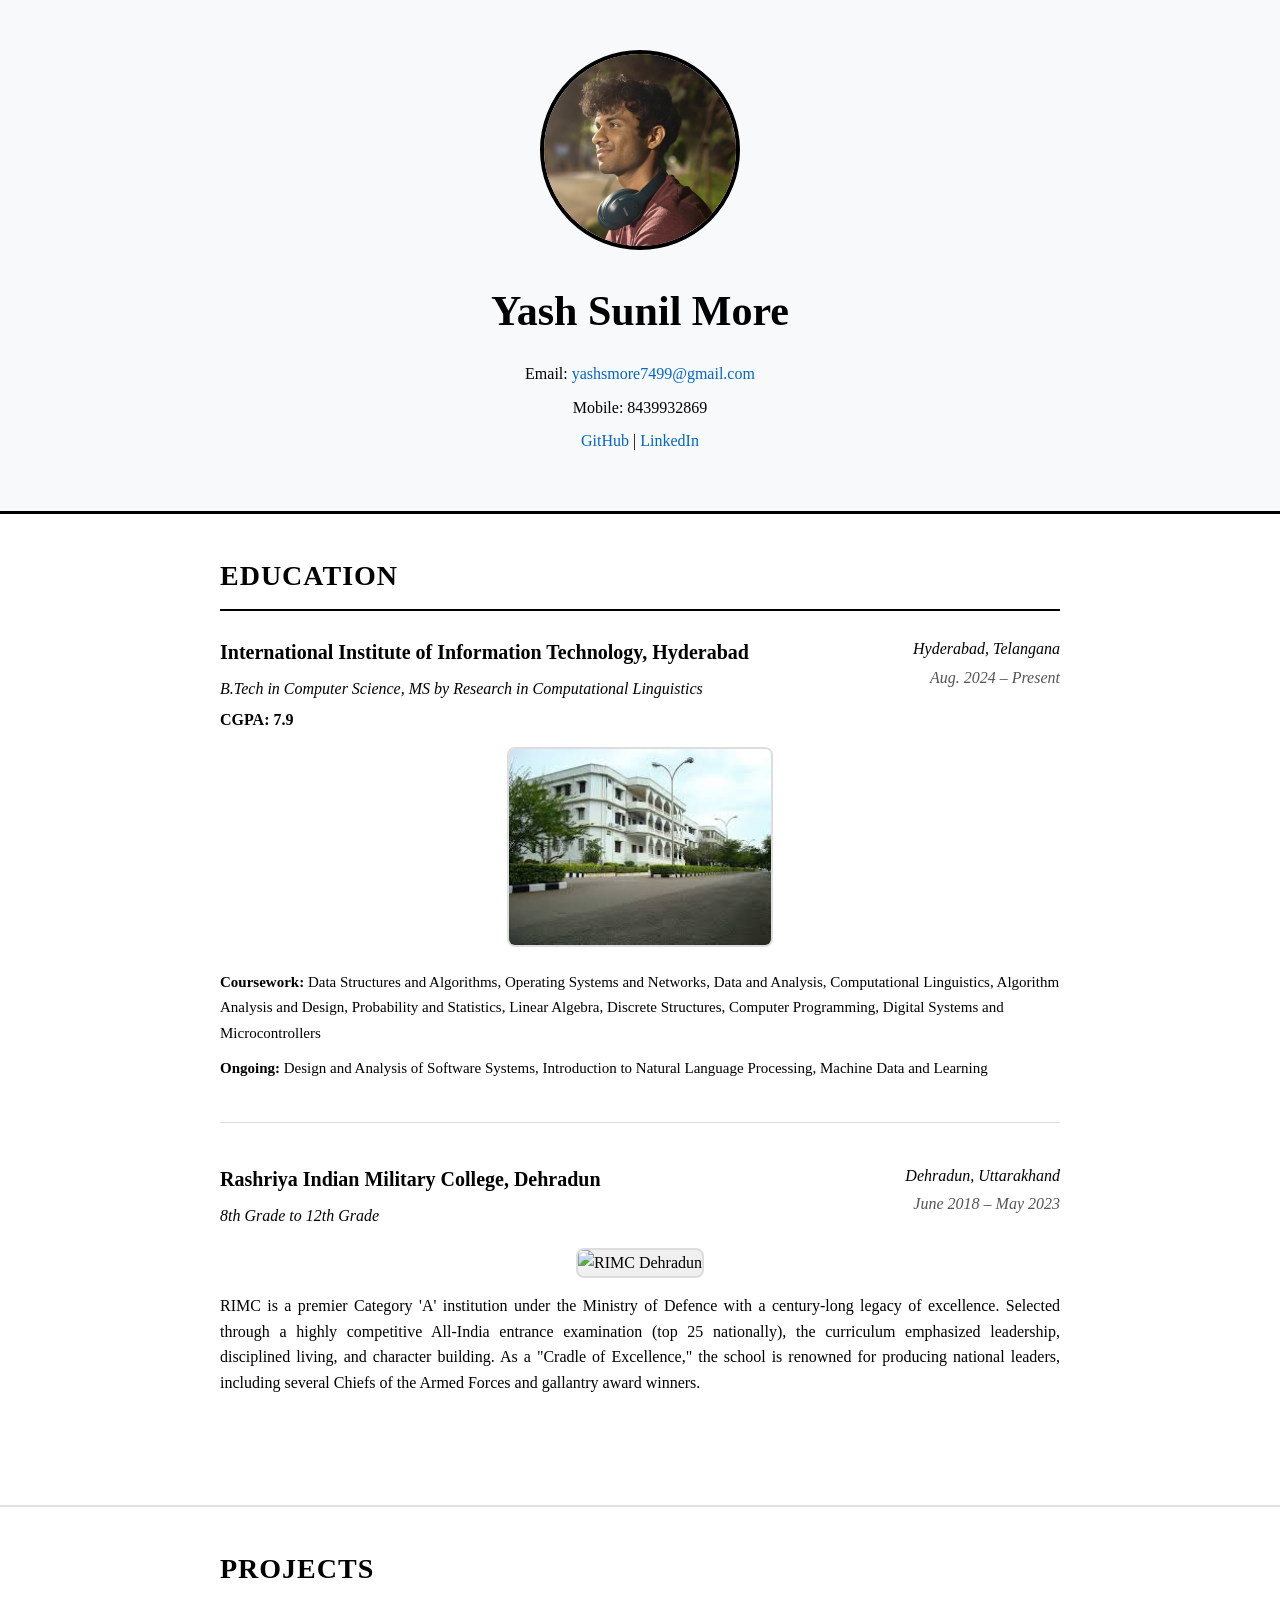
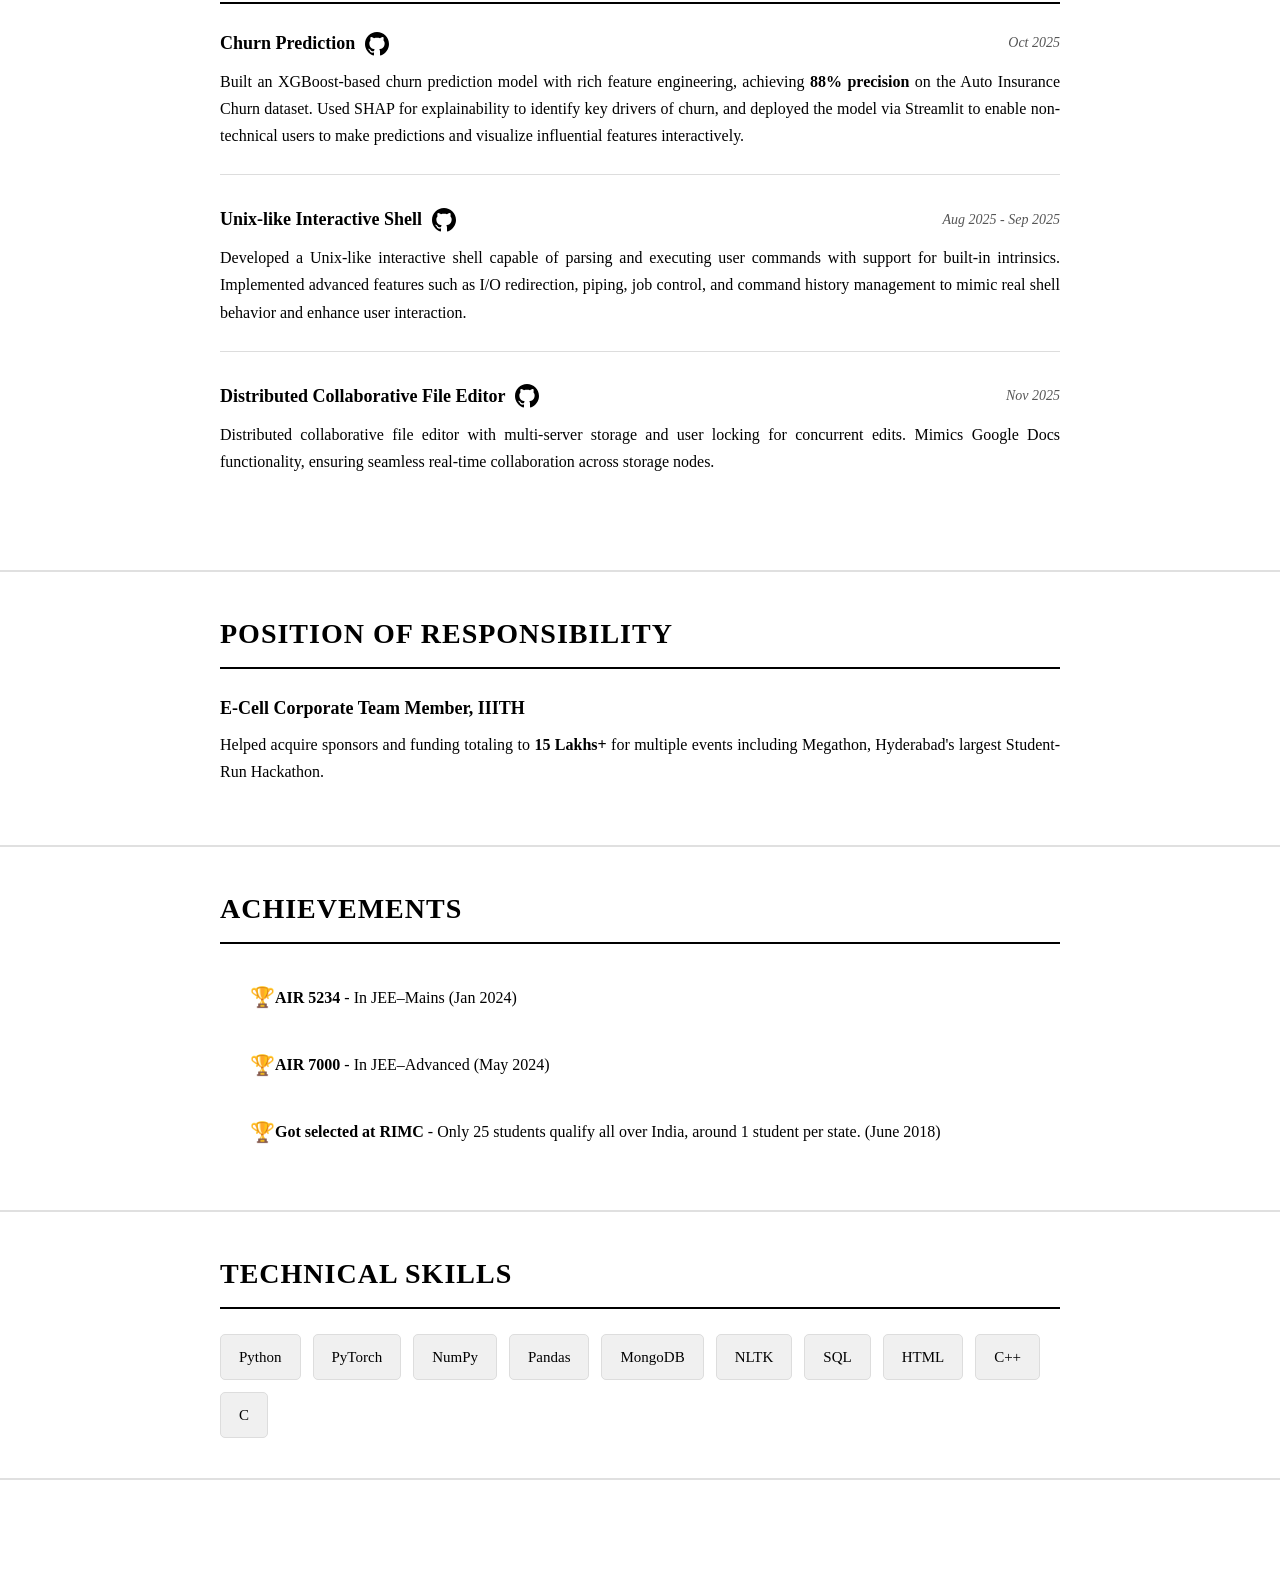
==== commit c2e18c15: "add images" ====
--- a/index.html
+++ b/index.html
@@ -43,7 +43,7 @@
                     </div>
                 </div>
                 <div class="education-image-placeholder">
-                    <img src="images/iiith-placeholder.jpg" alt="IIIT Hyderabad" class="institution-image">
+                    <img src="images/iiith2.jpeg" alt="IIIT Hyderabad" class="institution-image">
                 </div>
                 <div class="coursework">
                     <p><strong>Coursework:</strong> Data Structures and Algorithms, Operating Systems and Networks, Data and Analysis, Computational Linguistics, Algorithm Analysis and Design, Probability and Statistics, Linear Algebra, Discrete Structures, Computer Programming, Digital Systems and Microcontrollers</p>
@@ -63,7 +63,7 @@
                     </div>
                 </div>
                 <div class="education-image-placeholder">
-                    <img src="images/rimc-placeholder.jpg" alt="RIMC Dehradun" class="institution-image">
+                    <img src="images/rimc.jepg" alt="RIMC Dehradun" class="institution-image">
                 </div>
                 <div class="description">
                     <p>RIMC is a premier Category 'A' institution under the Ministry of Defence with a century-long legacy of excellence. Selected through a highly competitive All-India entrance examination (top 25 nationally), the curriculum emphasized leadership, disciplined living, and character building. As a "Cradle of Excellence," the school is renowned for producing national leaders, including several Chiefs of the Armed Forces and gallantry award winners.</p>
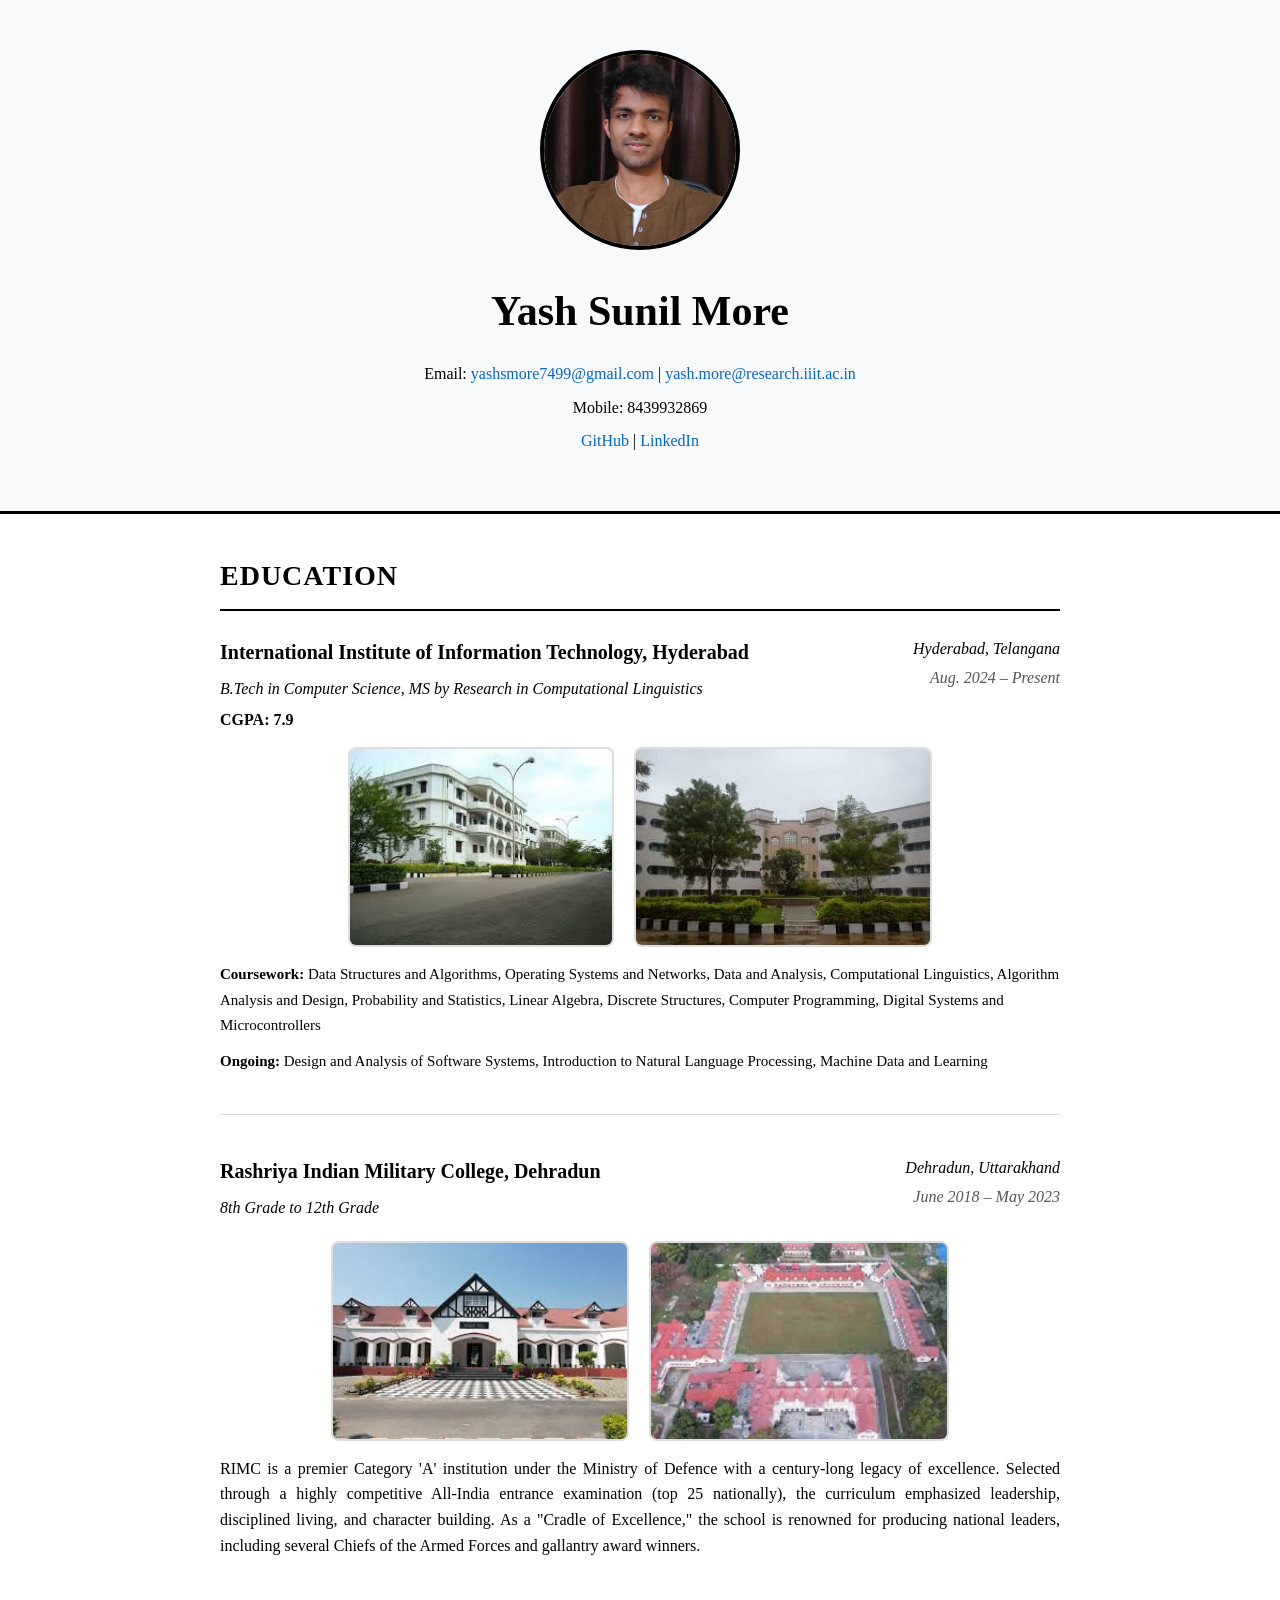
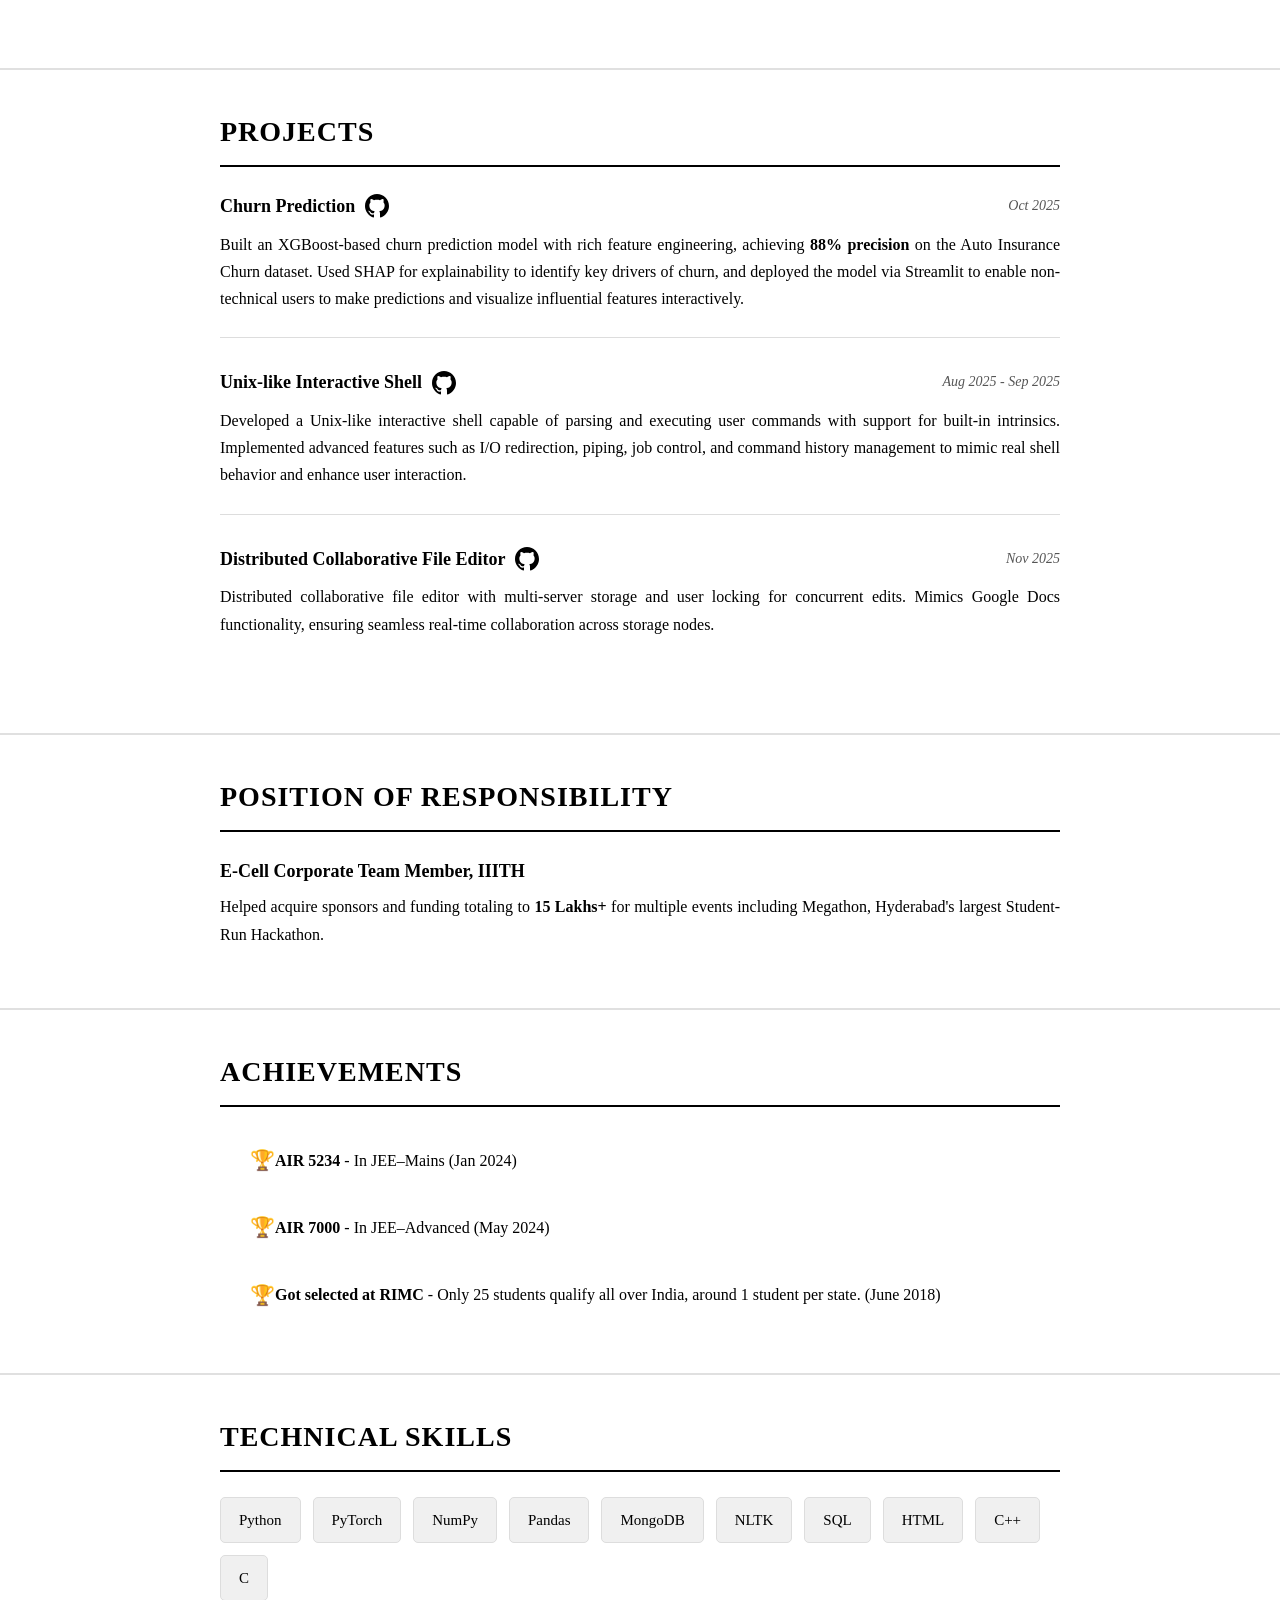
==== commit 4c7ca1ed: "modify" ====
--- a/index.html
+++ b/index.html
@@ -11,11 +11,11 @@
     <section id="profile" class="profile-section">
         <div class="container">
             <div class="profile-image">
-                <img src="images/profile.jpeg" alt="Yash Sunil More" id="profile-pic">
+                <img src="images/me.jpeg" alt="Yash Sunil More" id="profile-pic">
             </div>
             <h1>Yash Sunil More</h1>
             <div class="contact-info">
-                <p>Email: <a href="mailto:yashsmore7499@gmail.com">yashsmore7499@gmail.com</a></p>
+                <p>Email: <a href="mailto:yashsmore7499@gmail.com">yashsmore7499@gmail.com</a> | <a href="mailto:yash.more@research.iiit.ac.in">yash.more@research.iiit.ac.in</a></p>
                 <p>Mobile: 8439932869</p>
                 <p>
                     <a href="https://github.com/Yash-More1224" target="_blank">GitHub</a> | 
@@ -44,6 +44,7 @@
                 </div>
                 <div class="education-image-placeholder">
                     <img src="images/iiith2.jpeg" alt="IIIT Hyderabad" class="institution-image">
+                    <img src="images/iiith3.jpeg" alt="IIIT Hyderabad" class="institution-image">
                 </div>
                 <div class="coursework">
                     <p><strong>Coursework:</strong> Data Structures and Algorithms, Operating Systems and Networks, Data and Analysis, Computational Linguistics, Algorithm Analysis and Design, Probability and Statistics, Linear Algebra, Discrete Structures, Computer Programming, Digital Systems and Microcontrollers</p>
@@ -63,7 +64,8 @@
                     </div>
                 </div>
                 <div class="education-image-placeholder">
-                    <img src="images/rimc.jepg" alt="RIMC Dehradun" class="institution-image">
+                    <img src="images/rimc.jpeg" alt="RIMC Dehradun" class="institution-image">
+                    <img src="images/rimc2.jpeg" alt="RIMC Dehradun" class="institution-image">
                 </div>
                 <div class="description">
                     <p>RIMC is a premier Category 'A' institution under the Ministry of Defence with a century-long legacy of excellence. Selected through a highly competitive All-India entrance examination (top 25 nationally), the curriculum emphasized leadership, disciplined living, and character building. As a "Cradle of Excellence," the school is renowned for producing national leaders, including several Chiefs of the Armed Forces and gallantry award winners.</p>
--- a/styles.css
+++ b/styles.css
@@ -134,6 +134,10 @@
 .education-image-placeholder {
     margin: 15px 0;
     text-align: center;
+    display: flex;
+    justify-content: center;
+    gap: 20px;
+    flex-wrap: wrap;
 }
 
 .institution-image {
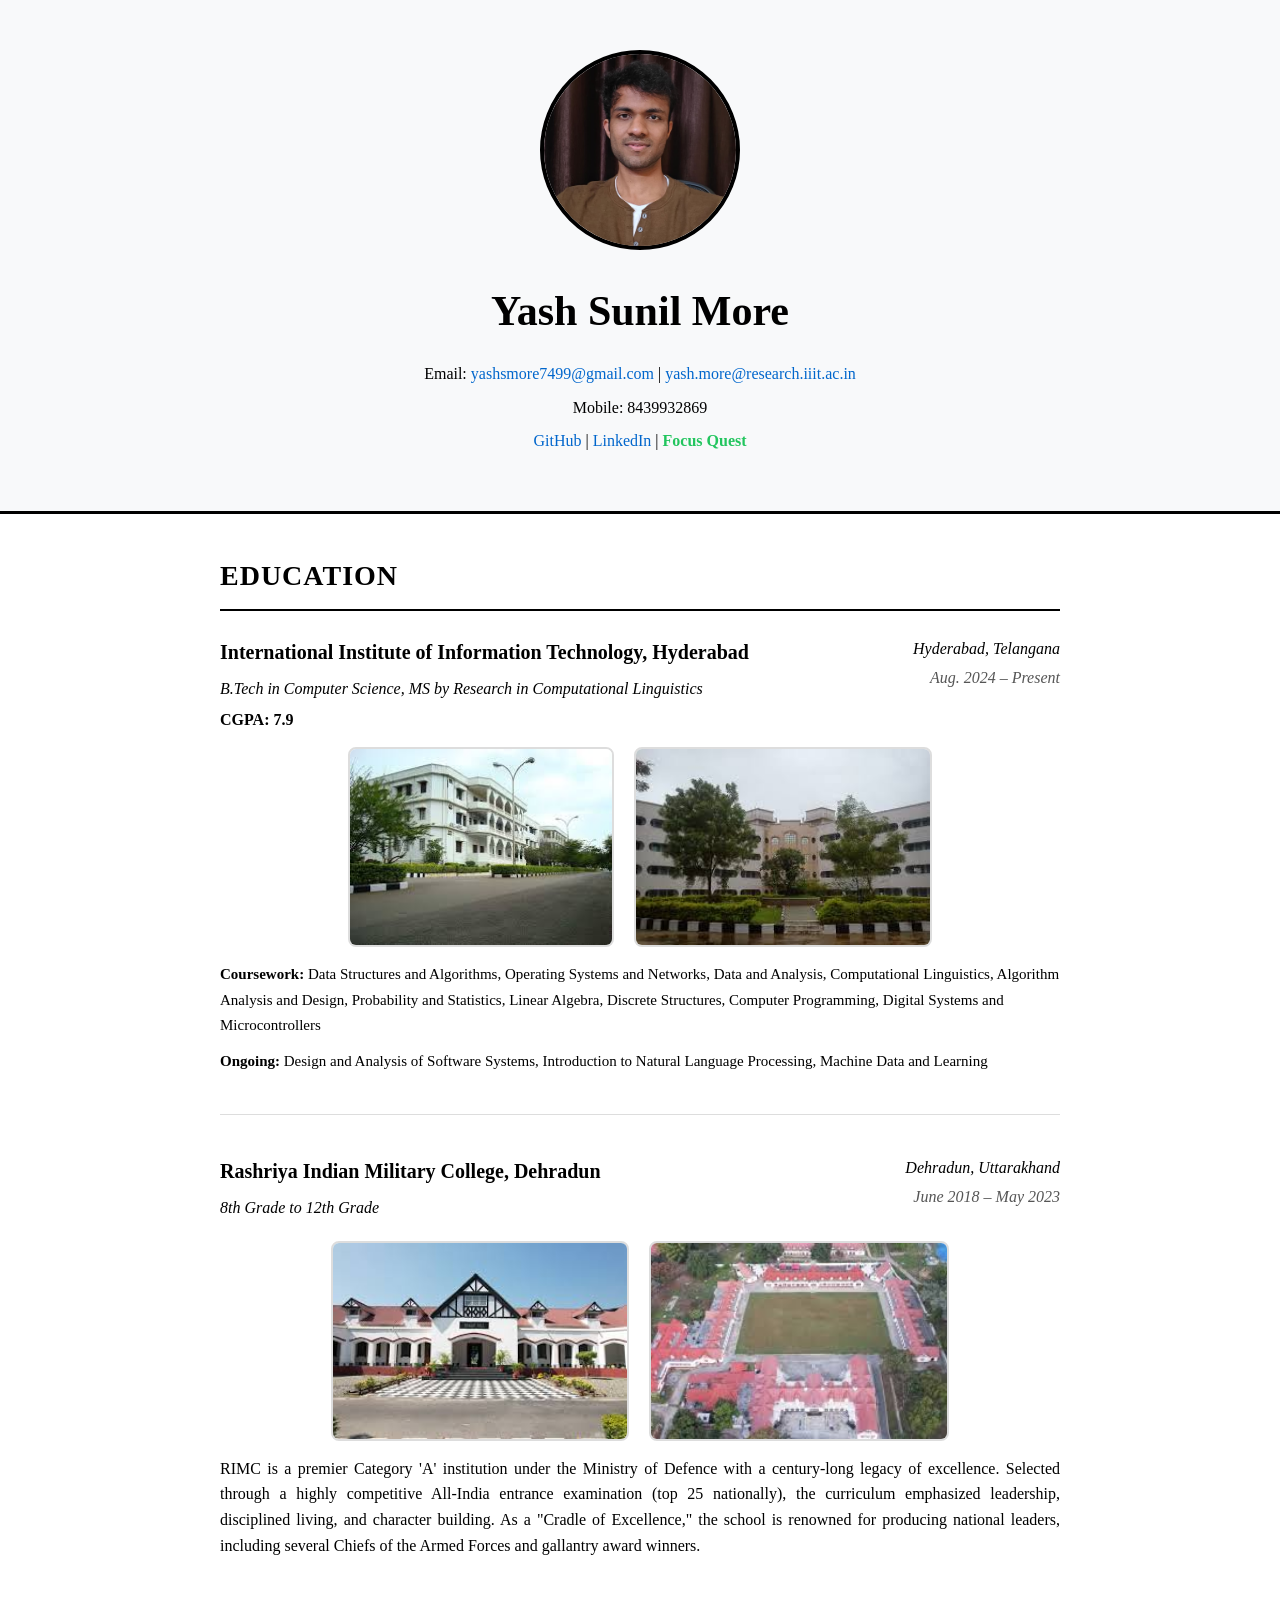
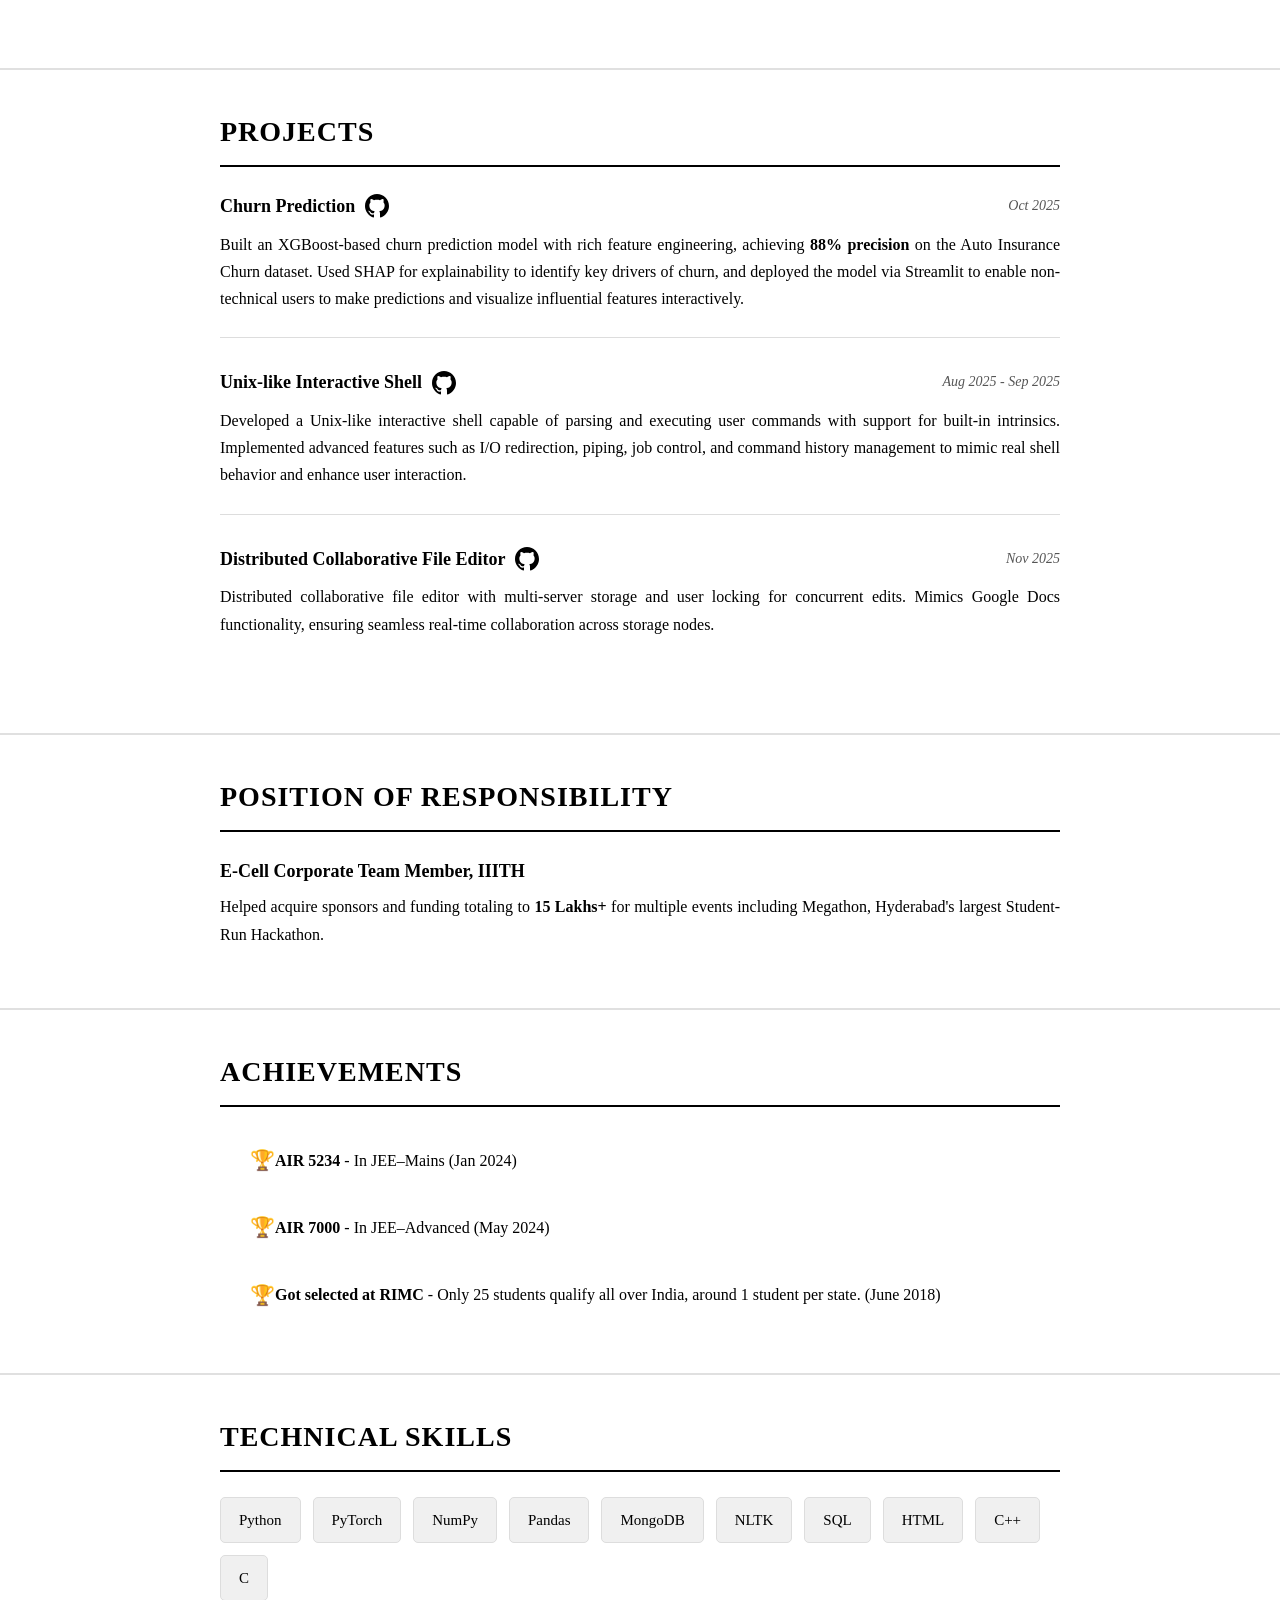
==== commit a309ca8e: "Deploy Focus Quest with password protection" ====
--- a/index.html
+++ b/index.html
@@ -19,7 +19,8 @@
                 <p>Mobile: 8439932869</p>
                 <p>
                     <a href="https://github.com/Yash-More1224" target="_blank">GitHub</a> | 
-                    <a href="https://www.linkedin.com/in/yash-more-066459258/" target="_blank">LinkedIn</a>
+                    <a href="https://www.linkedin.com/in/yash-more-066459258/" target="_blank">LinkedIn</a> |
+                    <a href="./gamify/" target="_blank" style="color: #22c55e; font-weight: bold; text-decoration: none;">Focus Quest</a>
                 </p>
             </div>
         </div>
